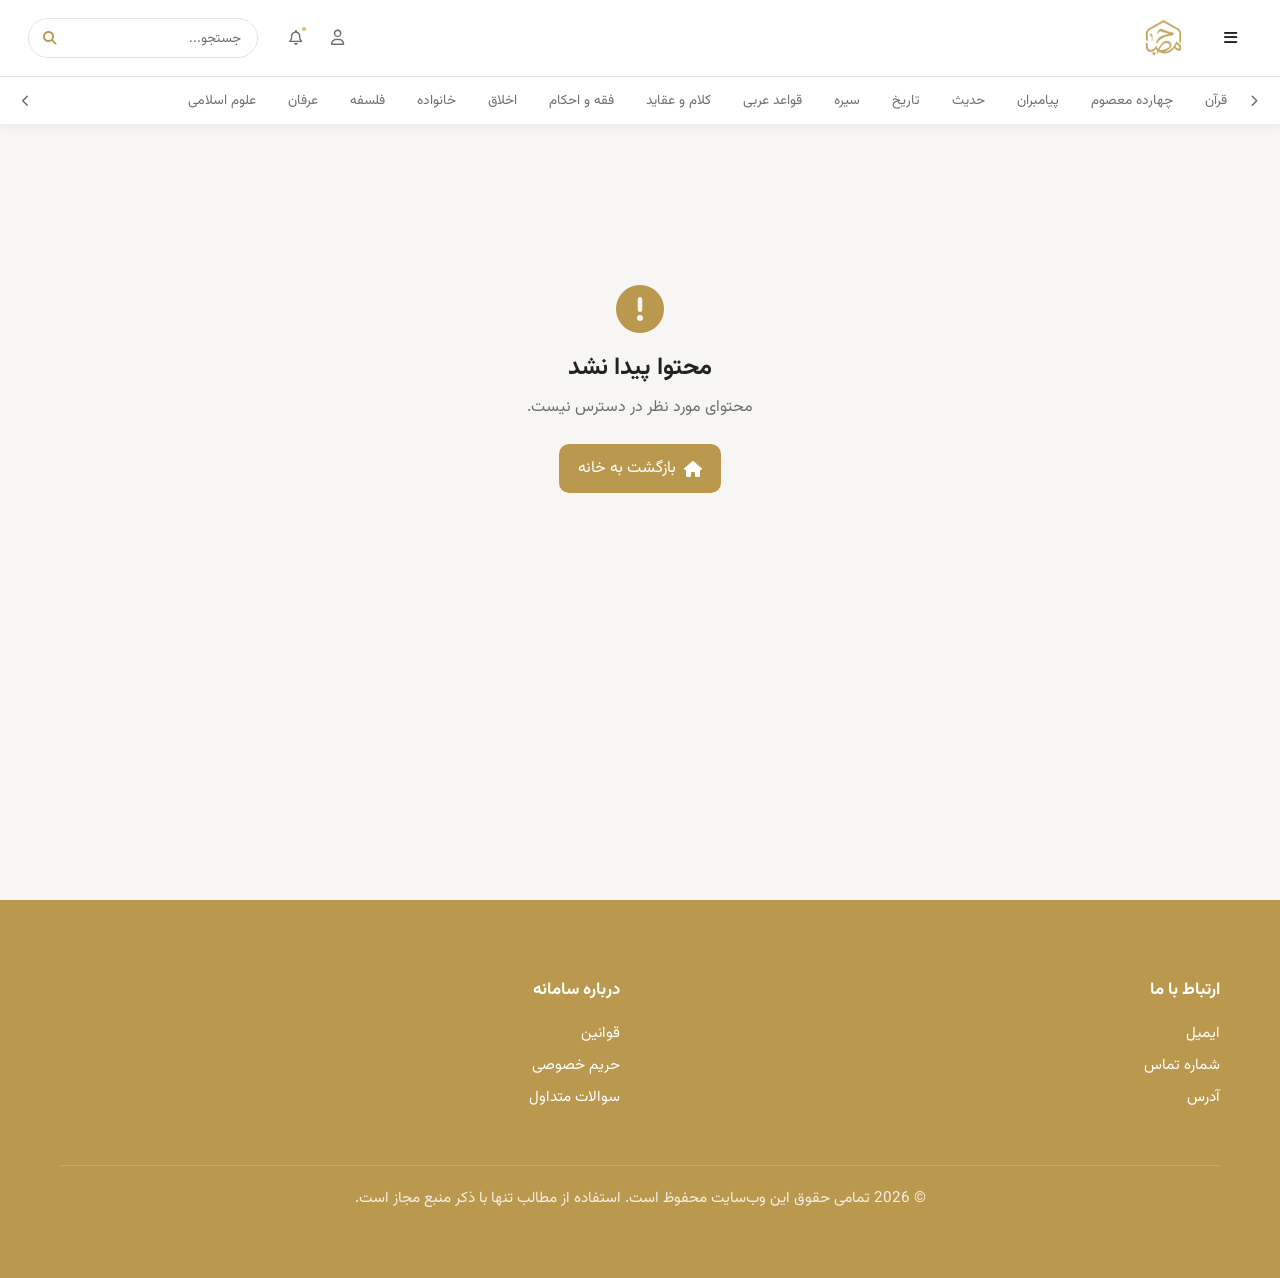
==== content.html @ cec8cdcb "Add content page" ====
<!DOCTYPE html>
<html lang="fa" dir="rtl">

<head>

    <meta charset="UTF-8">

    <meta
        name="viewport"
        content="width=device-width, initial-scale=1.0"
    >

    <title>محتوا | سامانه مصباح</title>

    <!-- Global -->
    <link rel="stylesheet" href="css/global.css">

    <!-- Content Page -->
    <link rel="stylesheet" href="css/content.css">

    <!-- Font Awesome -->
    <link
        rel="stylesheet"
        href="https://cdnjs.cloudflare.com/ajax/libs/font-awesome/6.5.2/css/all.min.css"
    >

</head>


<body>


    <!-- ================= HEADER ================= -->

    <div id="header"></div>



    <!-- ================= CONTENT PAGE ================= -->

    <main class="page">


        <!-- Loading -->

        <!-- <div
            id="content-loading"
            class="content-loading"
        >
            <i class="fa-solid fa-spinner fa-spin"></i>

            <span>
                در حال بارگذاری محتوا...
            </span>
        </div> -->



        <!-- Error -->

        <div
            id="content-error"
            class="content-error"
            hidden
        >

            <i class="fa-solid fa-circle-exclamation"></i>

            <h2>
                محتوا پیدا نشد
            </h2>

            <p>
                محتوای مورد نظر در دسترس نیست.
            </p>

            <a
                href="index.html"
                class="content-home-button"
            >
                <i class="fa-solid fa-house"></i>
                بازگشت به خانه
            </a>

        </div>



        <!-- ================= CONTENT ================= -->

        <article
            id="content-container"
            class="content-container"
            hidden
        >


            <!-- Header -->

            <header class="content-header">


                <!-- <div
                    id="content-type"
                    class="content-type"
                >
                </div> -->


                <h1
                    id="content-title"
                    class="content-title"
                >
                </h1>


                <div
                    id="content-speaker"
                    class="content-speaker"
                    hidden
                >

                    <i class="fa-solid fa-microphone-lines"></i>

                    <span id="speaker-name"></span>

                </div>


                <!-- Actions -->

                <div class="content-actions">


                    <button
                        type="button"
                        id="download-button"
                        class="content-action"
                        title="دانلود"
                    >

                        <i class="fa-solid fa-download"></i>

                        <span>
                            دانلود
                        </span>

                    </button>


                    <button
                        type="button"
                        id="share-button"
                        class="content-action"
                        title="اشتراک‌گذاری"
                    >

                        <i class="fa-solid fa-share-nodes"></i>

                        <span>
                            اشتراک‌گذاری
                        </span>

                    </button>


                    <button
                        type="button"
                        id="copy-link-button"
                        class="content-action"
                        title="کپی لینک"
                    >

                        <i class="fa-solid fa-link"></i>

                        <span>
                            کپی لینک
                        </span>

                    </button>


                </div>

            </header>



            <!-- ================= TEXT ================= -->

            <section
                id="text-section"
                class="content-section content-text-section"
                hidden
            >

                <div class="section-heading">

                    <span class="section-icon">
                        <i class="fa-solid fa-align-right"></i>
                    </span>

                    <h2>
                        متن
                    </h2>

                </div>


                <div
                    id="content-text"
                    class="content-text"
                >
                </div>

            </section>



            <!-- ================= AUDIO ================= -->

            <section
                id="audio-section"
                class="content-section"
                hidden
            >

                <div class="section-heading">

                    <span class="section-icon">
                        <i class="fa-solid fa-headphones"></i>
                    </span>

                    <h2>
                        صوت
                    </h2>

                </div>


                <div class="audio-player-card">

                    <audio
                        id="content-audio"
                        controls
                    >
                    </audio>

                </div>

            </section>



            <!-- ================= VIDEO ================= -->

            <section
                id="video-section"
                class="content-section"
                hidden
            >

                <div class="section-heading">

                    <span class="section-icon">
                        <i class="fa-solid fa-circle-play"></i>
                    </span>

                    <h2>
                        ویدیو
                    </h2>

                </div>


                <div class="video-wrapper">

                    <video
                        id="content-video"
                        controls
                        preload="metadata"
                    >
                    </video>

                </div>

            </section>



            <!-- ================= TRANSCRIPT ================= -->

            <section
                id="transcript-section"
                class="content-section"
                hidden
            >

                <div class="section-heading">

                    <span class="section-icon">
                        <i class="fa-solid fa-file-lines"></i>
                    </span>

                    <h2>
                        متن پیاده‌شده
                    </h2>

                </div>


                <div
                    id="content-transcript"
                    class="content-transcript"
                >
                </div>

            </section>



            <!-- ================= SOURCES ================= -->

            <section
                id="sources-section"
                class="content-section"
                hidden
            >

                <div class="section-heading">

                    <span class="section-icon">
                        <i class="fa-solid fa-book"></i>
                    </span>

                    <h2>
                        منابع
                    </h2>

                </div>


                <div
                    id="content-sources"
                    class="sources-list"
                >
                </div>

            </section>


        </article>


    </main>



    <!-- ================= FOOTER ================= -->

    <div id="footer"></div>



    <!-- ================= JS ================= -->

    <script src="js/global.js"></script>

    <script src="js/content.js"></script>


</body>

</html>
---- css/global.css ----
/* ===========================
   Google Font
=========================== */

@import url('https://fonts.googleapis.com/css2?family=Vazirmatn:wght@300;400;500;600;700&display=swap');
/* =========================================================
   ROOT VARIABLES
========================================================= */

:root {

    /* Colors */
    
    --primary: #ba994e;
    --primary-light: #D8BD7A;
    --primary-soft: #f3eddd;
    --primary-dark: #9B7B38;


    --background: #f7f6f4;
    /* --background: #120b00; */
    --surface: #ffffff;

    --text: #202420;
    /* --text: #fdfdfd; */
    --text-light: #6b716b;

    --border: #e2e6e2;

    /* Navbar */
    --navbar-height: 76px;
    --category-height: 48px;
    --mobile-navbar-height: 64px;
    --mobile-category-height: 46px;
    /* Radius */
    --radius-sm: 6px;
    --radius-md: 10px;
    --radius-lg: 20px;

    /* Font */
    --font-family: "Vazirmatn", Tahoma, sans-serif;

    /* Font sizes */
    --fs-xs: 0.75rem;
    --fs-sm: 0.85rem;
    --fs-md: 0.95rem;
    --fs-lg: 1.05rem;

    /* Shadows */
    --shadow-navbar:
        0 2px 12px rgba(0, 0, 0, 0.06);

    --shadow-menu:
        0 12px 35px rgba(0, 0, 0, 0.12);

    /* Transition */
    --transition: 0.2s ease;
}


/* =========================================================
   GLOBAL
========================================================= */

* {
    box-sizing: border-box;
}

body {
    margin: 0;
    font-family: var(--font-family);
    color: var(--text);
    background: var(--background);
}


/* =========================================================
   HEADER
========================================================= */

.site-header {
    width: 100%;
    background: var(--surface);
    box-shadow: var(--shadow-navbar);
    position: fixed;
    top: 0;
    right: 0;
    width: 100%;
    z-index: 1000;
}


/* =========================================================
   MAIN NAVBAR
========================================================= */

.navbar {

    height: var(--navbar-height);

    width: 100%;

    display: flex;
    align-items: center;

    padding: 0 28px;

    direction: rtl;
}


/* =========================================================
   NAV RIGHT
========================================================= */

.nav-right {

    display: flex;
    align-items: center;

    gap: 24px;

    flex-shrink: 0;
}


/* =========================================================
   CENTER
========================================================= */

.nav-center {

    flex: 1;
    min-width: 40px;
}


/* =========================================================
   NAV LEFT
========================================================= */

.nav-left {

    display: flex;
    align-items: center;

    gap: 18px;

    flex-shrink: 0;
}


/* =========================================================
   MENU
========================================================= */

.menu-wrapper {
    position: relative;
}

.menu-toggle {

    height: 42px;

    display: flex;
    align-items: center;
    gap: 9px;

    padding: 0 14px;

    border: 1px solid transparent;

    background: transparent;

    color: var(--text);

    font-family: inherit;
    font-size: var(--fs-md);

    cursor: pointer;

    border-radius: var(--radius-md);

    transition: var(--transition);
    position: relative;
    z-index: 2100;
}

.menu-toggle:hover {
    background: var(--primary-soft);
    color: var(--primary);
}

.menu-wrapper.menu-open .menu-toggle {

    color: var(--primary);

    background: var(--primary-soft);
}


.menu-wrapper.menu-open .menu-toggle i {

    transform: rotate(90deg);

}

.menu-toggle i {
    font-size: var(--fs-md);
    transition:var(--transition);
}
/* =========================================================
   SIDE MENU
========================================================= */

.mega-menu {

    position: fixed;

    top: 0;
    right: 0;

    width: 340px;
    height: 100vh;

    padding: 80px 0 30px;

    background: var(--surface);

    border: none;
    border-radius: 0;

    box-shadow:
        0 0 90px 100px rgba(0, 0, 0, 0.06);

    overflow-y: auto;

    z-index: 2000;

    /* حالت بسته */
    transform: translateX(100%);

    opacity: 1;
    visibility: hidden;

    transition:
        transform 0.3s ease,
        visibility 0.3s ease;
}

.menu-wrapper.menu-open .mega-menu {

    transform: translateX(0);

    visibility: visible;
}

/* =========================================================
   MENU SECTIONS
========================================================= */

.menu-section {

    padding: 8px 0;

    border: none;
}

.menu-section + .menu-section {

    border-top: 1px solid var(--border);

}


/* =========================================================
   MENU LINKS
========================================================= */

.menu-section a {

    display: flex;
    align-items: center;

    gap: 13px;

    padding: 11px 24px;

    color: var(--text);

    text-decoration: none;

    font-size: var(--fs-md);

    transition: var(--transition);
}

.menu-section a i {
    width: 20px;

    text-align: center;

    color: var(--primary);

    font-size: var(--fs-sm);

    flex-shrink: 0;
}

.menu-section a:hover {

    background: var(--primary-soft);

    color: var(--primary);
}

/* =========================================================
   LOGO
========================================================= */

.logo {

    display: flex;
    align-items: center;

    gap: 9px;

    color: var(--primary);

    text-decoration: none;

    white-space: nowrap;
}

.logo img {

    width: 43px;
    height: 43px;

    object-fit: contain;
}


/* =========================================================
   NAV ICONS
========================================================= */

.nav-actions {

    display: flex;
    align-items: center;

    gap: 4px;
}

.nav-icon {

    position: relative;

    width: 38px;
    height: 38px;

    display: flex;
    align-items: center;
    justify-content: center;

    border: none;

    background: transparent;

    color: var(--text-light);

    border-radius: 50%;

    font-size: var(--fs-md);

    cursor: pointer;

    transition: var(--transition);
}

.nav-icon:hover {

    background: var(--primary-soft);

    color: var(--primary);
}

.notification-dot {

    position: absolute;

    top: 7px;
    right: 7px;

    width: 6px;
    height: 6px;

    background: var(--primary-light);

    border-radius: 50%;

    border: 1px solid var(--surface);
}

/* =========================================================
   SEARCH
========================================================= */

.nav-search {

    width: 230px;
    height: 40px;

    display: flex;
    align-items: center;

    border: 1px solid var(--border);

    border-radius: 20px;

    background: var(--surface);

    overflow: hidden;

    transition: var(--transition);
}

.nav-search:focus-within {

    border-color: var(--primary);

    background: var(--surface);

    box-shadow:
        0 0 2px 1px var(--primary-dark);
}

.nav-search input {

    flex: 1;

    width: 100%;

    height: 100%;

    padding: 0 16px;

    border: none;

    outline: none;

    background: transparent;

    color: var(--text);

    font-family: inherit;

    font-size: var(--fs-sm);
}

.nav-search input::placeholder {
    color: var(--text-light);
}

.nav-search button {
    width: 42px;
    height: 100%;

    border: none;

    background: transparent;

    color: var(--primary);

    cursor: pointer;

    font-size: var(--fs-sm);
}
/* =====================================
   DROPDOWN
===================================== */

.nav-dropdown {
    position: fixed;

    z-index: 20000;

    width: 270px;

    background: var(--surface);

    border: 1px solid var(--border);
    border-radius: 14px;

    box-shadow: 0 12px 35px rgba(0, 0, 0, 0.12);

    overflow: visible;

    direction: rtl;

    opacity: 0;
    visibility: hidden;
    pointer-events: none;

    transform: translateY(-8px);

    transition:
        opacity 0.2s ease,
        transform 0.2s ease,
        visibility 0.2s ease;
}

.nav-dropdown.show {
    opacity: 1;
    visibility: visible;
    pointer-events: auto;

    transform: translateY(0);
}

/* =====================================
   HEADER
===================================== */

.dropdown-header {
    display: flex;
    align-items: center;
    justify-content: space-between;

    padding: 14px 16px;

    font-size: var(--fs-sm);
    font-weight: 600;

    border-bottom: 1px solid var(--border);
}

.dropdown-count {
    width: 22px;
    height: 22px;

    display: flex;
    align-items: center;
    justify-content: center;

    border-radius: 50%;

    background: var(--primary);
    color: var(--surface);

    font-size: 11px;
}

/* =====================================
   ITEMS
===================================== */

.dropdown-item {
    display: flex;
    align-items: flex-start;
    gap: 11px;

    padding: 13px 15px;

    border-bottom: 1px solid var(--border);

    transition: background 0.2s ease;
}

.dropdown-item:hover {
    background: var(--background);
}

.dropdown-item > i {
    width: 34px;
    height: 34px;

    flex-shrink: 0;

    display: flex;
    align-items: center;
    justify-content: center;

    border-radius: 50%;

    background: var(--background);
    color: var(--primary);
}

.dropdown-item strong {
    display: block;

    margin-bottom: 3px;

    font-size: var(--fs-sm);
}

.dropdown-item p {
    margin: 0;

    color: var(--gray);

    font-size: var(--fs-xs);

    line-height: 1.6;
}

/* =====================================
   FOOTER
===================================== */

.dropdown-footer {
    display: block;

    padding: 12px;

    text-align: center;

    color: var(--primary);

    font-size: var(--fs-xs);
    font-weight: 600;

    text-decoration: none;

    transition: background 0.2s ease;
}

.dropdown-footer:hover {
    background: var(--background);
}

/* =====================================
   USER
===================================== */

.user-dropdown-profile {
    display: flex;
    align-items: center;
    gap: 11px;

    padding: 16px;
}

.user-avatar {
    width: 42px;
    height: 42px;

    flex-shrink: 0;

    display: flex;
    align-items: center;
    justify-content: center;

    border-radius: 50%;

    background: var(--primary);
    color: var(--surface);
}

.user-dropdown-profile strong {
    display: block;

    font-size: var(--fs-sm);
}

.user-dropdown-profile span {
    display: block;

    margin-top: 3px;

    color: var(--gray);
    font-size: var(--fs-xs);
}

/* =====================================
   LINKS
===================================== */

.dropdown-link {
    display: flex;
    align-items: center;
    gap: 10px;

    padding: 11px 16px;

    color: var(--text);

    font-size: var(--fs-sm);

    text-decoration: none;

    transition: background 0.2s ease;
}

.dropdown-link:hover {
    background: var(--background);
}

.dropdown-link i {
    width: 18px;

    text-align: center;

    color: var(--gray);
}

.logout-link,
.logout-link i {
    color: #b33;
}

/* =====================================
   DIVIDER
===================================== */

.dropdown-divider {
    height: 1px;

    background: var(--border);
}

/* =========================================================
   LANGUAGE MENU
========================================================= */

.language-link {
    position: relative;
}

.language-link::after {
    content: "";

    position: absolute;

    top: 0;
    right: 100%;

    width: 15px;
    height: 100%;
}

.language-menu {
    position: absolute;

    top: 50%;
    right: calc(100% + 15px);

    width: 150px;

    padding: 6px;

    background: var(--surface);

    border: 1px solid var(--border);

    border-radius: 10px;

    box-shadow:
        0 8px 25px rgba(0, 0, 0, 0.12);

    opacity: 0;
    visibility: hidden;
    pointer-events: none;

    transform:
        translateY(-50%)
        translateX(8px);

    z-index: 30000;

    transition:
        opacity 0.2s ease,
        transform 0.2s ease,
        visibility 0.2s ease;
}

.language-link:hover .language-menu {
    opacity: 1;

    visibility: visible;

    pointer-events: auto;

    transform:
        translateY(-50%)
        translateX(0);
}

.language-link.language-open .language-menu {
    opacity: 1;

    visibility: visible;

    pointer-events: auto;

    transform:
        translateY(-50%)
        translateX(0);
}

/* =================================
   LANGUAGE OPTIONS
================================= */

.language-option {
    display: flex;

    align-items: center;
    justify-content: space-between;

    padding: 10px 12px;

    border-radius: 7px;

    color: var(--text);

    font-size: var(--fs-sm);

    cursor: pointer;

    transition:
        background 0.2s ease,
        color 0.2s ease;
}

.language-option:hover {
    background: var(--background);

    color: var(--primary);
}

.language-option.active {
    background: var(--primary-soft);

    color: var(--primary);

    font-weight: 600;
}

.language-option i {
    width: auto;

    color: var(--primary);

    font-size: 0.75rem;
}
/* =================================
   LANGUAGE ARROW
================================= */

.language-arrow {
    width: auto !important;

    margin-right: auto;

    color: var(--gray) !important;

    font-size: 0.7rem !important;

    transition: transform 0.2s ease;
}

/* =========================================================
   CATEGORY BAR
========================================================= */

.category-bar {

    height: var(--category-height);

    display: flex;
    align-items: center;

    width: 100%;

    padding: 0 12px;

    border-top: 1px solid var(--border);

    background: var(--surface);

    direction: rtl;
}

/* =========================================================
   CATEGORY CONTAINER
========================================================= */

.categories-container {

    flex: 1;

    min-width: 0;

    overflow: hidden;
}

.categories {

    display: flex;
    align-items: center;

    gap: 6px;

    width: max-content;

    white-space: nowrap;

    transition:
        transform 0.3s ease;
}

.categories a {

    display: flex;
    align-items: center;

    height: 32px;

    padding: 0 13px;

    color: var(--text-light);

    text-decoration: none;

    font-size: var(--fs-sm);

    border-radius: 16px;

    transition: var(--transition);
}

.categories a:hover {

    background: var(--primary-soft);

    color: var(--primary);
}

/* =========================================================
   CATEGORY ARROWS
========================================================= */

.category-arrow {

    width: 28px;
    height: 28px;

    flex-shrink: 0;

    display: flex;
    align-items: center;
    justify-content: center;

    border: none;

    background: var(--surface);

    color: var(--text-light);

    border-radius: 50%;

    cursor: pointer;

    transition: var(--transition);

    z-index: 2;
}

.category-arrow:disabled {

    opacity: 0.25;

    cursor: default;

    pointer-events: none;
}

.category-arrow:hover {

    background: var(--primary-soft);

    color: var(--primary);
}

.category-arrow i {
    font-size: var(--fs-xs);
}

/* =========================================================
   MOBILE NAVBAR
========================================================= */

@media (max-width: 768px) {

    /* -------------------------
       MAIN NAVBAR
    ------------------------- */

    .navbar {
        height: var(--mobile-navbar-height);
        padding: 8px 12px;

        gap: 10px;

        flex-wrap: nowrap;

    }


    /* -------------------------
       RIGHT SIDE
    ------------------------- */

    .nav-right {

        gap: 8px;

        flex-shrink: 0;
    }


    /* -------------------------
       LOGO
    ------------------------- */

    .logo {

        gap: 5px;
    }

    .logo img {

        width: 36px;
        height: 36px;
    }

    .logo span {

        display: none;
    }


    /* -------------------------
       MENU
    ------------------------- */

    .menu-toggle {

        width: 40px;
        height: 40px;

        padding: 0;

        justify-content: center;
    }

    .menu-toggle span {

        display: none;
    }

    .menu-toggle i {
        font-size: var(--fs-md);
    }


    /* -------------------------
       CENTER
    ------------------------- */

    .nav-center {

        flex: 1;

        min-width: 0;
    }


    /* -------------------------
       LEFT SIDE
    ------------------------- */

    .nav-left {

        gap: 4px;

        flex-shrink: 1;

        min-width: 0;
    }


    /* -------------------------
       LANGUAGE
    ------------------------- */

    .language-select {
        width: 62px;

        height: 36px;

        padding: 0 5px;

        font-size: var(--fs-xs);
    }


    /* -------------------------
       ICONS
    ------------------------- */

    .nav-actions {

        gap: 0;
    }

    .nav-icon {
        width: 34px;
        height: 34px;

        font-size: var(--fs-sm);
    }


    /* -------------------------
       SEARCH
    ------------------------- */

    .nav-search {

        width: 150px;

        height: 36px;
    }

    .nav-search input {
        padding: 0 10px;

        font-size: var(--fs-xs);
    }

    .nav-search button {

        width: 36px;
    }
    .mega-menu {

        width: min(300px, 85vw);

    }

    /* -------------------------
       CATEGORY BAR
    ------------------------- */

    .category-bar {
        height: var(--mobile-category-height);
        padding: 0 6px;
    }


    .category-arrow {

        width: 26px;
        height: 26px;
    }


    .categories {

        gap: 3px;
    }


    .categories a {
        height: 30px;

        padding: 0 10px;

        font-size: var(--fs-xs);
    }
    
}

/*======================================
    FOOTER
=======================================*/

.footer {
    background: var(--primary);
    color: var(--surface);

    display: grid;

    grid-template-columns: repeat(2, 1fr);

    gap: 40px;

    padding: 60px;
}

.footer h3 {
    margin-bottom: 18px;

    font-size: var(--fs-lg);
}

.footer p {
    margin: 8px 0;

    cursor: pointer;

    font-size: var(--fs-md);
}

.copyright {
    grid-column: 1 / -1;

    text-align: center;

    margin-top: 20px;

    padding-top: 20px;

    border-top: 1px solid rgba(255, 255, 255, .2);

    cursor: default !important;

    font-size: var(--fs-sm);

    opacity: .85;
}

/* =========================================================
   BACK BUTTON
========================================================= */

.back-button {
    display: flex;
    align-items: center;
    gap: 0.5rem;

    position: absolute;
    right: 0;
    padding: 0.65rem 1rem;

    background: var(--surface);
    color: var(--primary-dark);

    border: 1px solid var(--border);
    border-radius: var(--radius-md);

    font-family: inherit;
    font-size: 0.9rem;
    text-decoration: none;

    cursor: pointer;

    transition:
        background 0.2s ease,
        color 0.2s ease,
        border-color 0.2s ease,
        transform 0.2s ease;
}

.back-button:hover {
    background: var(--primary-soft);
    color: var(--primary-dark);

    border-color: var(--primary-light);

    transform: translateX(3px);
}

@media (max-width: 768px) {

    .back-button {
        width: 38px;
        height: 38px;

        padding: 0;

        justify-content: center;

        gap: 0;

        font-size: 0;
    }

    .back-button i {
        font-size: 1rem;
    }

}

/* =========================================================
   PAGE
========================================================= */

.page {
    width: 100%;
    max-width: 1400px;
    margin: 0 auto;
    min-height: calc(
        100vh -
        var(--navbar-height) -
        var(--category-height)
    );

    margin-top:
        calc(
            var(--navbar-height) +
            var(--category-height)
        );

    padding: 2.5rem 3rem 4rem;

    background: var(--background);

    font-family: var(--font-family);

    color: var(--text);

    box-sizing: border-box;
}


/* =========================================================
   PAGE HEADER
========================================================= */

.page-header {

    width: 100%;

    display: flex;

    align-items: center;

    justify-content: center;

    padding-bottom: 1.25rem;
    position: relative;
}

.page-header h1 {

    margin: 0;

    color: var(--primary);

    font-family: var(--font-family);

    font-size: 1.5rem;

    font-weight: 700;

    line-height: 1.8;

    text-align: center;
}
@media (max-width: 700px) {

    .page {
        margin-top: calc(
            var(--mobile-navbar-height) +
            var(--mobile-category-height)
        );
        padding:
            1.5rem
            2rem
            2.5rem;
    }


    .page-header {

        margin-bottom: 1.25rem;

        padding-bottom: 0.75rem;
    }

}
---- css/content.css ----
/* =========================================================
   CONTENT CONTAINER
========================================================= */

.content-container {
    width: 100%;
    max-width: 1050px;

    background: var(--surface);

    border: 1px solid var(--border);

    border-radius: var(--radius-lg);

    box-shadow:
        0 5px 22px rgba(0, 0, 0, 0.025);
    margin: 0 auto;
}



/* =========================================================
   CONTENT HEADER
========================================================= */

.content-header {
    position: relative;

    padding: 2.5rem;

    margin-bottom: 2rem;
/* 
    background: var(--surface);

    border: 1px solid var(--border);

    border-radius: var(--radius-lg); */

    text-align: center;

    /* box-shadow:
        0 8px 30px rgba(0, 0, 0, 0.04); */
}



/* =========================================================
   CONTENT TYPE
========================================================= */
/* 
.content-type {
    display: inline-flex;

    align-items: center;
    justify-content: center;

    padding: 0.45rem 1rem;

    margin-bottom: 1.25rem;

    border-radius: 999px;

    background: var(--primary-soft);

    color: var(--primary-dark);

    font-size: 0.85rem;

    font-weight: 700;
} */



/* =========================================================
   TITLE
========================================================= */

.content-title {
    max-width: 850px;

    margin: 0 auto;

    color: var(--text);

    font-family: var(--font-family);

    font-size: clamp(1.7rem, 3vw, 2.5rem);

    font-weight: 800;

    line-height: 1.7;
}



/* =========================================================
   SPEAKER
========================================================= */

.content-speaker {
    display: flex;

    align-items: center;
    justify-content: center;

    gap: 0.5rem;

    margin-top: 1rem;

    color: var(--text-light);

    font-size: 1.1rem;
}

.content-speaker i {
    color: var(--primary);
}



/* =========================================================
   ACTIONS
========================================================= */

.content-actions {
    display: flex;

    justify-content: center;

    flex-wrap: wrap;

    gap: 0.7rem;

    margin-top: 1.75rem;

    padding-top: 1.5rem;

    border-top: 1px solid var(--border);
}


.content-action {
    display: inline-flex;

    align-items: center;
    justify-content: center;

    gap: 0.45rem;

    min-width: 120px;

    padding: 0.7rem 1rem;

    border: 1px solid var(--border);

    border-radius: 10px;

    background: var(--surface);

    color: var(--text-light);

    font-family: inherit;

    font-size: 0.88rem;

    cursor: pointer;

    transition:
        color 0.2s ease,
        background 0.2s ease,
        border-color 0.2s ease,
        transform 0.2s ease;
}


.content-action:hover {
    color: var(--primary-dark);

    border-color: var(--primary-light);

    background: var(--primary-soft);

    transform: translateY(-2px);
}


.content-action i {
    color: var(--primary);
}



/* =========================================================
   CONTENT SECTIONS
========================================================= */

.content-section {
    margin-bottom: 1.75rem;

    padding: 2rem;

    /* background: var(--surface);

    border: 1px solid var(--border);

    border-radius: var(--radius-lg);

    box-shadow:
        0 5px 22px rgba(0, 0, 0, 0.025); */
}



/* =========================================================
   SECTION HEADING
========================================================= */

.section-heading {
    display: flex;

    align-items: center;

    gap: 0.75rem;

    margin-bottom: 1.5rem;
}


.section-heading h2 {
    margin: 0;

    color: var(--text);

    font-size: 1.25rem;

    font-weight: 750;
}


.section-icon {
    display: flex;

    align-items: center;
    justify-content: center;

    width: 38px;
    height: 38px;

    flex-shrink: 0;

    border-radius: 10px;

    background: var(--primary-soft);

    color: var(--primary-dark);
}



/* =========================================================
   TEXT
========================================================= */

.content-text {
    color: var(--text);

    font-size: 1.05rem;

    line-height: 2.3;

    white-space: pre-line;
}



/* =========================================================
   AUDIO
========================================================= */

.audio-player-card {
    padding: 1rem;

    border-radius: 14px;

    background: var(--background);
}


.audio-player-card audio {
    display: block;

    width: 100%;

    height: 45px;
}



/* =========================================================
   VIDEO
========================================================= */

.video-wrapper {
    overflow: hidden;

    width: 100%;

    background: #000;

    border-radius: 14px;

    aspect-ratio: 16 / 9;
}


.video-wrapper video {
    display: block;

    width: 100%;
    height: 100%;

    object-fit: contain;
}



/* =========================================================
   TRANSCRIPT
========================================================= */

.content-transcript {
    padding: 1.5rem;

    border-radius: 14px;

    background: var(--background);

    color: var(--text);

    font-size: 1rem;

    line-height: 2.2;

    white-space: pre-line;
}



/* =========================================================
   SOURCES
========================================================= */

.sources-list {
    display: flex;

    flex-direction: column;

    gap: 0.75rem;
}


.source-item {
    display: flex;

    align-items: flex-start;

    gap: 0.85rem;

    padding: 1rem 1.1rem;

    border: 1px solid var(--border);

    border-radius: 12px;

    background: var(--background);
}


.source-number {
    display: flex;

    align-items: center;
    justify-content: center;

    width: 30px;
    height: 30px;

    flex-shrink: 0;

    border-radius: 50%;

    background: var(--primary-soft);

    color: var(--primary-dark);

    font-size: 0.8rem;

    font-weight: 700;
}


.source-content {
    min-width: 0;
}


.source-title {
    margin-bottom: 0.25rem;

    color: var(--text);

    font-weight: 700;
}


.source-details {
    color: var(--text-light);

    font-size: 0.9rem;

    line-height: 1.8;
}



/* =========================================================
   LOADING
========================================================= */

/* .content-loading {
    display: flex;

    align-items: center;
    justify-content: center;

    gap: 0.7rem;

    min-height: 300px;

    color: var(--text-light);
}


.content-loading i {
    color: var(--primary);

    font-size: 1.3rem;
}
 */


/* =========================================================
   ERROR
========================================================= */

.content-error {
    display: flex;

    flex-direction: column;

    align-items: center;

    justify-content: center;

    min-height: 450px;

    text-align: center;
}


.content-error > i {
    margin-bottom: 1rem;

    color: var(--primary);

    font-size: 3rem;
}


.content-error h2 {
    margin: 0 0 0.5rem;

    color: var(--text);
}


.content-error p {
    margin: 0 0 1.5rem;

    color: var(--text-light);
}


.content-home-button {
    display: inline-flex;

    align-items: center;

    gap: 0.5rem;

    padding: 0.75rem 1.2rem;

    border-radius: 10px;

    background: var(--primary);

    color: #fff;

    text-decoration: none;

    transition: 0.2s ease;
}


.content-home-button:hover {
    background: var(--primary-dark);
}



/* =========================================================
   MOBILE
========================================================= */

@media (max-width: 768px) {



    .content-header {
        padding: 1.5rem 1rem;
    }


    .content-title {
        font-size: 1.5rem;

        line-height: 1.8;
    }


    .content-actions {
        gap: 0.5rem;
    }


    .content-action {
        min-width: 0;

        flex: 1;

        padding: 0.65rem 0.6rem;
    }


    .content-action span {
        display: none;
    }


    .content-action i {
        font-size: 1rem;
    }


    .content-section {
        padding: 1.25rem;

        border-radius: 16px;
    }


    .content-text {
        font-size: 0.98rem;

        line-height: 2.15;
    }


    .content-transcript {
        padding: 1rem;

        line-height: 2.1;
    }

}



/* =========================================================
   SMALL MOBILE
========================================================= */

@media (max-width: 400px) {

    .content-action {
        width: 42px;
        height: 42px;

        flex: 0 0 42px;

        padding: 0;
    }

}
[hidden] {
    display: none !important;
}
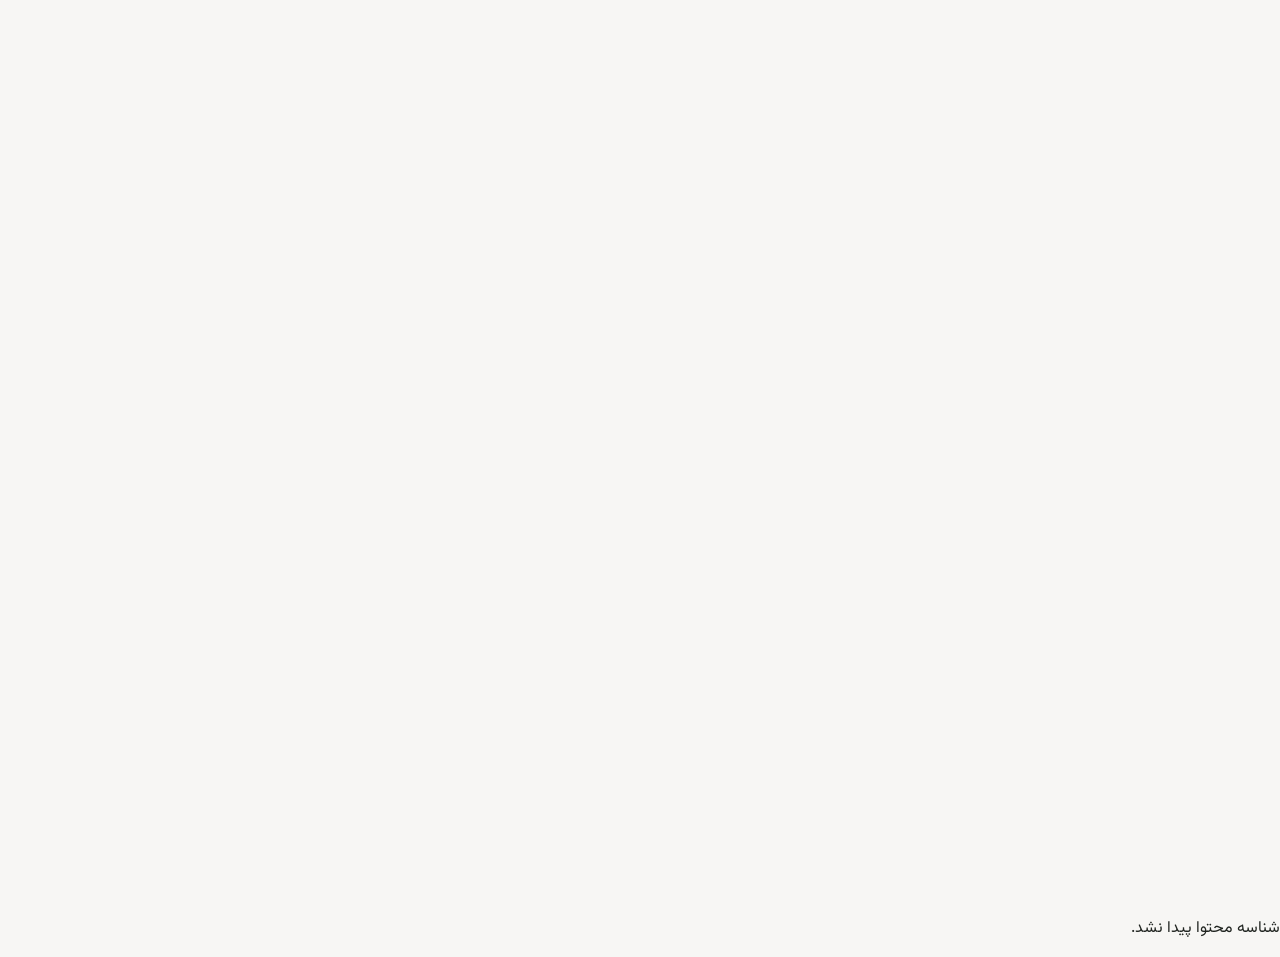
==== commit 69ea9fe7: "Change content style" ====
--- a/content.html
+++ b/content.html
@@ -4,371 +4,496 @@
 <head>
 
     <meta charset="UTF-8">
-
-    <meta
-        name="viewport"
-        content="width=device-width, initial-scale=1.0"
-    >
+    <meta name="viewport" content="width=device-width, initial-scale=1.0">
 
     <title>محتوا | سامانه مصباح</title>
 
-    <!-- Global -->
     <link rel="stylesheet" href="css/global.css">
-
-    <!-- Content Page -->
     <link rel="stylesheet" href="css/content.css">
 
-    <!-- Font Awesome -->
-    <link
-        rel="stylesheet"
-        href="https://cdnjs.cloudflare.com/ajax/libs/font-awesome/6.5.2/css/all.min.css"
-    >
+    <link rel="stylesheet"
+          href="https://cdnjs.cloudflare.com/ajax/libs/font-awesome/6.5.2/css/all.min.css">
 
 </head>
 
 
 <body>
 
-
     <!-- ================= HEADER ================= -->
 
     <div id="header"></div>
 
 
-
-    <!-- ================= CONTENT PAGE ================= -->
+    <!-- ================= CONTENT ================= -->
 
     <main class="page">
 
 
-        <!-- Loading -->
-
-        <!-- <div
-            id="content-loading"
-            class="content-loading"
-        >
-            <i class="fa-solid fa-spinner fa-spin"></i>
-
-            <span>
-                در حال بارگذاری محتوا...
-            </span>
-        </div> -->
-
-
-
-        <!-- Error -->
-
-        <div
-            id="content-error"
-            class="content-error"
-            hidden
-        >
-
-            <i class="fa-solid fa-circle-exclamation"></i>
-
-            <h2>
-                محتوا پیدا نشد
-            </h2>
-
-            <p>
-                محتوای مورد نظر در دسترس نیست.
-            </p>
-
-            <a
-                href="index.html"
-                class="content-home-button"
-            >
-                <i class="fa-solid fa-house"></i>
-                بازگشت به خانه
-            </a>
-
-        </div>
-
-
-
-        <!-- ================= CONTENT ================= -->
-
-        <article
-            id="content-container"
-            class="content-container"
-            hidden
-        >
-
-
-            <!-- Header -->
-
-            <header class="content-header">
-
-
-                <!-- <div
-                    id="content-type"
-                    class="content-type"
-                >
-                </div> -->
-
-
-                <h1
-                    id="content-title"
-                    class="content-title"
-                >
-                </h1>
-
-
-                <div
-                    id="content-speaker"
-                    class="content-speaker"
-                    hidden
-                >
-
-                    <i class="fa-solid fa-microphone-lines"></i>
-
-                    <span id="speaker-name"></span>
-
+        <!-- BACK -->
+<!-- 
+        <a href="index.html" class="content-back">
+
+            <i class="fa-solid fa-arrow-right"></i>
+
+            <span>بازگشت</span>
+
+        </a> -->
+
+
+
+        <!-- =====================================================
+             VIDEO CONTENT
+        ====================================================== -->
+
+        <section id="video-layout"
+                 class="content-main video-layout">
+
+
+            <!-- VIDEO -->
+
+            <div class="video-box">
+
+                <video id="content-video"
+                       controls
+                       playsinline>
+
+                    <source id="video-source"
+                            src=""
+                            type="video/mp4">
+
+                    مرورگر شما از پخش ویدیو پشتیبانی نمی‌کند.
+
+                </video>
+
+            </div>
+
+
+
+            <!-- INFORMATION -->
+
+            <div class="video-information">
+
+
+                <!-- TITLE -->
+
+                <h1 id="video-title"></h1>
+
+
+
+                <!-- TOPIC -->
+
+                <div id="video-topic"
+                     class="content-tags">
                 </div>
 
 
-                <!-- Actions -->
+
+                <!-- SPEAKER -->
+
+                <a id="video-speaker"
+                   class="speaker-profile"
+                   href="#">
+
+                    <div id="speaker-avatar"
+                         class="speaker-avatar">
+
+                        <span id="speaker-initial"></span>
+
+                    </div>
+
+                    <span id="video-speaker-name"></span>
+
+                </a>
+
+
+
+                <!-- TRANSCRIPT -->
+
+                <section id="video-transcript-section"
+                         class="transcript-section">
+
+
+                    <div id="video-transcript"
+                         class="transcript-text collapsed">
+                    </div>
+
+
+                    <button id="video-transcript-more"
+                            class="transcript-more"
+                            type="button">
+
+                        بیشتر
+
+                        <i class="fa-solid fa-chevron-down"></i>
+
+                    </button>
+
+
+                </section>
+
+
+
+                <!-- ACTIONS -->
 
                 <div class="content-actions">
 
 
-                    <button
-                        type="button"
-                        id="download-button"
-                        class="content-action"
-                        title="دانلود"
-                    >
+                    <button type="button"
+                            class="content-action">
 
                         <i class="fa-solid fa-download"></i>
 
-                        <span>
-                            دانلود
+                        <span>دانلود</span>
+
+                    </button>
+
+
+                    <button type="button"
+                            class="content-action">
+
+                        <i class="fa-solid fa-share-nodes"></i>
+
+                        <span>اشتراک</span>
+
+                    </button>
+
+
+                    <button type="button"
+                            class="content-action save-action">
+
+                        <i class="fa-regular fa-bookmark"></i>
+
+                        <span>ذخیره</span>
+
+                    </button>
+
+
+                </div>
+
+
+                <!-- =====================================================
+                    RELATED AUDIO PLAYER
+                ====================================================== -->
+
+                <section id="video-audio-section"
+                        class="video-audio-section">
+
+                    <div class="video-audio-divider"></div>
+
+
+                    <!-- AUDIO TITLE -->
+
+                    <h2 id="video-audio-title"
+                        class="video-audio-title">
+                    </h2>
+
+
+                    <!-- AUDIO PLAYER -->
+
+                    <div class="video-audio-player">
+
+                        <audio id="video-audio">
+
+                            <source id="video-audio-source"
+                                    src=""
+                                    type="audio/mpeg">
+
+                        </audio>
+
+
+                        <div class="audio-progress">
+
+                            <span id="video-audio-current">
+                                00:00
+                            </span>
+
+
+                            <input id="video-audio-progress"
+                                type="range"
+                                min="0"
+                                max="100"
+                                value="0">
+
+
+                            <span id="video-audio-duration">
+                                00:00
+                            </span>
+
+                        </div>
+
+
+                        <div class="audio-controls">
+
+                            <button id="video-audio-prev"
+                                    type="button"
+                                    class="audio-control">
+
+                                <i class="fa-solid fa-backward-step"></i>
+
+                            </button>
+
+
+                            <button id="video-audio-play"
+                                    type="button"
+                                    class="audio-play">
+
+                                <i class="fa-solid fa-play"></i>
+
+                            </button>
+
+
+                            <button id="video-audio-next"
+                                    type="button"
+                                    class="audio-control">
+
+                                <i class="fa-solid fa-forward-step"></i>
+
+                            </button>
+
+                        </div>
+
+                    </div>
+
+
+                    <!-- AUDIO ACTIONS -->
+
+                    <div class="content-actions video-audio-actions">
+
+                        <button type="button"
+                                class="content-action">
+
+                            <i class="fa-solid fa-download"></i>
+
+                            <span>دانلود</span>
+
+                        </button>
+
+
+                        <button type="button"
+                                class="content-action">
+
+                            <i class="fa-solid fa-share-nodes"></i>
+
+                            <span>اشتراک</span>
+
+                        </button>
+
+
+                        <button type="button"
+                                class="content-action save-action">
+
+                            <i class="fa-regular fa-bookmark"></i>
+
+                            <span>ذخیره</span>
+
+                        </button>
+
+                    </div>
+
+                </section>
+
+
+            </div>
+
+        </section>
+
+
+
+        <!-- =====================================================
+             AUDIO CONTENT
+        ====================================================== -->
+
+        <section id="audio-layout"
+                 class="content-main audio-layout">
+
+
+            <!-- COVER -->
+
+            <div class="audio-cover-container">
+
+                <img id="audio-cover"
+                     class="audio-cover"
+                     src=""
+                     alt="">
+
+            </div>
+
+
+
+            <!-- INFORMATION -->
+
+            <div class="audio-information">
+
+
+                <!-- TITLE -->
+
+                <h1 id="audio-title"></h1>
+
+
+
+                <!-- SPEAKER + TOPIC -->
+
+                <div id="audio-tags"
+                     class="content-tags audio-tags">
+                </div>
+
+
+
+                <!-- AUDIO PLAYER -->
+
+                <div class="audio-player">
+
+
+                    <audio id="content-audio">
+
+                        <source id="audio-source"
+                                src=""
+                                type="audio/mpeg">
+
+                    </audio>
+
+
+                    <div class="audio-progress">
+
+
+                        <span id="audio-current">
+                            00:00
                         </span>
 
-                    </button>
-
-
-                    <button
-                        type="button"
-                        id="share-button"
-                        class="content-action"
-                        title="اشتراک‌گذاری"
-                    >
+
+                        <input id="audio-progress-bar"
+                               type="range"
+                               min="0"
+                               max="100"
+                               value="0">
+
+
+                        <span id="audio-duration">
+                            00:00
+                        </span>
+
+
+                    </div>
+
+
+
+                    <div class="audio-controls">
+
+
+                        <button id="audio-prev"
+                                type="button"
+                                class="audio-control">
+
+                            <i class="fa-solid fa-backward-step"></i>
+
+                        </button>
+
+
+
+                        <button id="audio-play"
+                                type="button"
+                                class="audio-play">
+
+                            <i class="fa-solid fa-play"></i>
+
+                        </button>
+
+
+
+                        <button id="audio-next"
+                                type="button"
+                                class="audio-control">
+
+                            <i class="fa-solid fa-forward-step"></i>
+
+                        </button>
+
+
+                    </div>
+
+
+                </div>
+
+
+
+                <!-- TRANSCRIPT -->
+
+                <section id="audio-transcript-section"
+                         class="transcript-section">
+
+
+                    <div id="audio-transcript"
+                         class="transcript-text collapsed">
+                    </div>
+
+
+                    <button id="audio-transcript-more"
+                            class="transcript-more"
+                            type="button">
+
+                        بیشتر
+
+                        <i class="fa-solid fa-chevron-down"></i>
+
+                    </button>
+
+
+                </section>
+
+
+
+                <!-- ACTIONS -->
+
+                <div class="content-actions audio-actions">
+
+
+                    <button type="button"
+                            class="content-action">
+
+                        <i class="fa-solid fa-download"></i>
+
+                        <span>دانلود</span>
+
+                    </button>
+
+
+                    <button type="button"
+                            class="content-action">
 
                         <i class="fa-solid fa-share-nodes"></i>
 
-                        <span>
-                            اشتراک‌گذاری
-                        </span>
-
-                    </button>
-
-
-                    <button
-                        type="button"
-                        id="copy-link-button"
-                        class="content-action"
-                        title="کپی لینک"
-                    >
-
-                        <i class="fa-solid fa-link"></i>
-
-                        <span>
-                            کپی لینک
-                        </span>
+                        <span>اشتراک</span>
+
+                    </button>
+
+
+                    <button type="button"
+                            class="content-action save-action">
+
+                        <i class="fa-regular fa-bookmark"></i>
+
+                        <span>ذخیره</span>
 
                     </button>
 
 
                 </div>
 
-            </header>
-
-
-
-            <!-- ================= TEXT ================= -->
-
-            <section
-                id="text-section"
-                class="content-section content-text-section"
-                hidden
-            >
-
-                <div class="section-heading">
-
-                    <span class="section-icon">
-                        <i class="fa-solid fa-align-right"></i>
-                    </span>
-
-                    <h2>
-                        متن
-                    </h2>
-
-                </div>
-
-
-                <div
-                    id="content-text"
-                    class="content-text"
-                >
-                </div>
-
-            </section>
-
-
-
-            <!-- ================= AUDIO ================= -->
-
-            <section
-                id="audio-section"
-                class="content-section"
-                hidden
-            >
-
-                <div class="section-heading">
-
-                    <span class="section-icon">
-                        <i class="fa-solid fa-headphones"></i>
-                    </span>
-
-                    <h2>
-                        صوت
-                    </h2>
-
-                </div>
-
-
-                <div class="audio-player-card">
-
-                    <audio
-                        id="content-audio"
-                        controls
-                    >
-                    </audio>
-
-                </div>
-
-            </section>
-
-
-
-            <!-- ================= VIDEO ================= -->
-
-            <section
-                id="video-section"
-                class="content-section"
-                hidden
-            >
-
-                <div class="section-heading">
-
-                    <span class="section-icon">
-                        <i class="fa-solid fa-circle-play"></i>
-                    </span>
-
-                    <h2>
-                        ویدیو
-                    </h2>
-
-                </div>
-
-
-                <div class="video-wrapper">
-
-                    <video
-                        id="content-video"
-                        controls
-                        preload="metadata"
-                    >
-                    </video>
-
-                </div>
-
-            </section>
-
-
-
-            <!-- ================= TRANSCRIPT ================= -->
-
-            <section
-                id="transcript-section"
-                class="content-section"
-                hidden
-            >
-
-                <div class="section-heading">
-
-                    <span class="section-icon">
-                        <i class="fa-solid fa-file-lines"></i>
-                    </span>
-
-                    <h2>
-                        متن پیاده‌شده
-                    </h2>
-
-                </div>
-
-
-                <div
-                    id="content-transcript"
-                    class="content-transcript"
-                >
-                </div>
-
-            </section>
-
-
-
-            <!-- ================= SOURCES ================= -->
-
-            <section
-                id="sources-section"
-                class="content-section"
-                hidden
-            >
-
-                <div class="section-heading">
-
-                    <span class="section-icon">
-                        <i class="fa-solid fa-book"></i>
-                    </span>
-
-                    <h2>
-                        منابع
-                    </h2>
-
-                </div>
-
-
-                <div
-                    id="content-sources"
-                    class="sources-list"
-                >
-                </div>
-
-            </section>
-
-
-        </article>
+
+            </div>
+
+        </section>
 
 
     </main>
 
 
 
-    <!-- ================= FOOTER ================= -->
-
-    <div id="footer"></div>
-
-
-
     <!-- ================= JS ================= -->
 
     <script src="js/global.js"></script>
-
     <script src="js/content.js"></script>
 
-
 </body>
 
 </html>
--- a/css/content.css
+++ b/css/content.css
@@ -1,520 +1,699 @@
-
-/* =========================================================
-   CONTENT CONTAINER
-========================================================= */
-
-.content-container {
+/* =========================================================
+   BACK
+========================================================= */
+/* 
+.content-back {
+
+    display: inline-flex;
+
+    align-items: center;
+
+    gap: .5rem;
+
+    margin-bottom: 1.5rem;
+
+    color: var(--text-light);
+
+    text-decoration: none;
+
+    font-size: .9rem;
+
+    transition: color .2s ease;
+
+}
+
+.content-back:hover {
+
+    color: var(--primary);
+
+}
+ */
+
+
+/* =========================================================
+   DEFAULT
+========================================================= */
+
+.video-layout,
+.audio-layout {
+
+    display: none;
+
+}
+
+
+
+/* =========================================================
+   VIDEO
+========================================================= */
+
+.video-box {
+
     width: 100%;
-    max-width: 1050px;
+
+    overflow: hidden;
+
+    /* border-radius: var(--radius-lg); */
+
+    background: #111;
+
+}
+
+.video-box video {
+
+    display: block;
+
+    width: 100%;
+
+    aspect-ratio: 16 / 9;
+
+    object-fit: cover;
+
+}
+
+
+
+/* =========================================================
+   VIDEO INFORMATION
+========================================================= */
+
+.video-information {
+
+    width: 100%;
+
+    padding-top: 1rem;
+
+    text-align: right;
+
+}
+
+.video-information h1 {
+
+    margin: 0;
+
+    color: var(--text);
+
+    font-size: 1.5rem;
+
+    line-height: 1.7;
+
+    font-weight: 800;
+
+}
+
+
+
+/* =========================================================
+   TAGS
+========================================================= */
+
+.content-tags {
+
+    display: flex;
+
+    flex-wrap: wrap;
+
+    align-items: center;
+
+    gap: .5rem;
+
+    margin-top: 0.8rem;
+
+}
+
+.content-tag {
+
+    display: inline-flex;
+
+    align-items: center;
+
+    justify-content: center;
+
+    padding: .35rem .8rem;
+
+    border: 1px solid var(--border);
+
+    border-radius: 999px;
 
     background: var(--surface);
 
-    border: 1px solid var(--border);
-
-    border-radius: var(--radius-lg);
-
-    box-shadow:
-        0 5px 22px rgba(0, 0, 0, 0.025);
+    color: var(--text-light);
+
+    text-decoration: none;
+
+    font-family: var(--font-family);
+
+    font-size: .78rem;
+
+    transition:
+        color .2s ease,
+        background .2s ease,
+        border-color .2s ease;
+
+}
+
+.content-tag:hover {
+
+    color: var(--primary-dark);
+
+    background: var(--primary-soft);
+
+    border-color: var(--primary-light);
+
+}
+
+
+
+/* =========================================================
+   SPEAKER
+========================================================= */
+
+.speaker-profile {
+
+    display: inline-flex;
+
+    align-items: center;
+
+    gap: .7rem;
+
+    margin-top: 0.8rem;
+
+    color: var(--text);
+
+    text-decoration: none;
+
+}
+
+.speaker-avatar {
+
+    display: flex;
+
+    align-items: center;
+
+    justify-content: center;
+
+    width: 44px;
+    height: 44px;
+
+    border-radius: 50%;
+
+    overflow: hidden;
+
+    background: var(--primary-soft);
+
+    color: var(--primary-dark);
+
+    font-weight: 700;
+
+}
+
+.speaker-profile span {
+
+    font-size: .9rem;
+
+    font-weight: 600;
+
+}
+
+
+
+/* =========================================================
+   TRANSCRIPT
+========================================================= */
+
+.transcript-section {
+
+    margin-top: 0.8rem;
+
+    /* padding-top: 1.4rem; */
+
+    /* border-top: 1px solid var(--border); */
+
+}
+
+.transcript-text {
+
+    color: var(--text-light);
+
+    font-size: .92rem;
+
+    line-height: 2;
+
+    overflow: hidden;
+
+    white-space: pre-line;
+
+}
+
+.transcript-text.collapsed {
+
+    max-height: 4rem;
+
+}
+
+.transcript-text.expanded {
+
+    max-height: 3000px;
+
+}
+
+.transcript-more {
+
+    display: inline-flex;
+
+    align-items: center;
+
+    gap: .4rem;
+
+    margin-top: .4rem;
+
+    padding: 0;
+
+    border: none;
+
+    background: transparent;
+
+    color: var(--primary-dark);
+
+    font-family: var(--font-family);
+
+    font-size: .82rem;
+
+    cursor: pointer;
+
+}
+
+.transcript-more i {
+
+    font-size: .65rem;
+
+    transition: transform .2s ease;
+
+}
+
+
+
+/* =========================================================
+   ACTIONS
+========================================================= */
+
+.content-actions {
+
+    display: flex;
+
+    align-items: center;
+
+    gap: 1.5rem;
+
+    margin-top: 1.4rem;
+
+    padding-top: 1.2rem;
+
+    /* border-top: 1px solid var(--border); */
+
+}
+
+.content-action {
+
+    display: inline-flex;
+
+    align-items: center;
+
+    gap: .4rem;
+
+    padding: 0;
+
+    border: none;
+
+    background: transparent;
+
+    color: var(--text-light);
+
+    font-family: var(--font-family);
+
+    font-size: .82rem;
+
+    cursor: pointer;
+
+    transition: color .2s ease;
+
+}
+
+.content-action:hover {
+
+    color: var(--primary-dark);
+
+}
+
+
+/* =========================================================
+   VIDEO AUDIO SECTION
+========================================================= */
+
+.video-audio-section {
+
+    display: none;
+
+    width: 100%;
+
+    margin-top: 1.8rem;
+
+}
+
+
+/* =========================================================
+   DIVIDER
+========================================================= */
+
+.video-audio-divider {
+
+    width: 100%;
+
+    height: 1px;
+
+    margin-bottom: 1.4rem;
+
+    background: var(--border);
+
+}
+
+
+/* =========================================================
+   AUDIO TITLE
+========================================================= */
+
+.video-audio-title {
+
+    margin: 0;
+
+    color: var(--text);
+
+    font-size: 1rem;
+
+    line-height: 1.8;
+
+    font-weight: 700;
+
+}
+
+
+/* =========================================================
+   VIDEO AUDIO PLAYER
+========================================================= */
+
+.video-audio-player {
+
+    margin-top: 1rem;
+
+}
+
+
+/* =========================================================
+   PROGRESS
+========================================================= */
+
+.video-audio-player .audio-progress {
+
+    display: flex;
+
+    align-items: center;
+
+    gap: .7rem;
+
+    color: var(--text-light);
+
+    font-size: .72rem;
+
+}
+
+
+.video-audio-player
+.audio-progress input {
+
+    flex: 1;
+
+    accent-color: var(--primary);
+
+    cursor: pointer;
+
+}
+
+
+/* =========================================================
+   CONTROLS
+========================================================= */
+
+.video-audio-player .audio-controls {
+
+    display: flex;
+
+    align-items: center;
+
+    justify-content: center;
+
+    gap: 1.5rem;
+
+    margin-top: 1rem;
+
+}
+
+
+.video-audio-player
+.audio-control,
+
+.video-audio-player
+.audio-play {
+
+    display: flex;
+
+    align-items: center;
+
+    justify-content: center;
+
+    border: none;
+
+    cursor: pointer;
+
+}
+
+
+.video-audio-player
+.audio-control {
+
+    width: 40px;
+
+    height: 40px;
+
+    background: transparent;
+
+    color: var(--text);
+
+    font-size: .95rem;
+
+}
+
+
+.video-audio-player
+.audio-play {
+
+    width: 55px;
+
+    height: 55px;
+
+    border-radius: 50%;
+
+    background: var(--primary);
+
+    color: white;
+
+    font-size: 1rem;
+
+}
+
+
+/* =========================================================
+   AUDIO ACTIONS
+========================================================= */
+
+.video-audio-actions {
+
+    justify-content: flex-start;
+
+    margin-top: 1.2rem;
+
+    padding-top: 0;
+
+    border-top: none;
+
+}
+
+
+
+/* =========================================================
+   AUDIO LAYOUT
+========================================================= */
+
+.audio-layout {
+
+    text-align: center;
+
+}
+
+.audio-cover-container {
+
+    display: flex;
+
+    justify-content: center;
+
+}
+
+.audio-cover {
+
+    width: min(380px, 80vw);
+
+    aspect-ratio: 1 / 1;
+
+    object-fit: cover;
+
+    border-radius: 24px;
+
+    box-shadow: 0 18px 40px rgba(0, 0, 0, .08);
+
+}
+
+.audio-information {
+
+    width: min(700px, 100%);
+
     margin: 0 auto;
-}
-
-
-
-/* =========================================================
-   CONTENT HEADER
-========================================================= */
-
-.content-header {
-    position: relative;
-
-    padding: 2.5rem;
-
-    margin-bottom: 2rem;
-/* 
-    background: var(--surface);
-
-    border: 1px solid var(--border);
-
-    border-radius: var(--radius-lg); */
+
+}
+
+.audio-information h1 {
+
+    margin: 1.6rem 0 0;
+
+    color: var(--text);
+
+    font-size: 2rem;
+
+    line-height: 1.6;
+
+    font-weight: 800;
+
+}
+
+
+
+/* =========================================================
+   AUDIO TAGS
+========================================================= */
+
+.audio-tags {
+
+    justify-content: center;
+
+}
+
+
+
+/* =========================================================
+   AUDIO PLAYER
+========================================================= */
+
+.audio-player {
+
+    margin-top: 2rem;
+
+}
+
+.audio-progress {
+
+    display: flex;
+
+    align-items: center;
+
+    gap: .7rem;
+
+    color: var(--text-light);
+
+    font-size: .72rem;
+
+}
+
+.audio-progress input {
+
+    flex: 1;
+
+    accent-color: var(--primary);
+
+    cursor: pointer;
+
+}
+
+.audio-controls {
+
+    display: flex;
+
+    align-items: center;
+
+    justify-content: center;
+
+    gap: 1.5rem;
+
+    margin-top: 1rem;
+
+}
+
+.audio-control,
+.audio-play {
+
+    display: flex;
+
+    align-items: center;
+
+    justify-content: center;
+
+    border: none;
+
+    cursor: pointer;
+
+}
+
+.audio-control {
+
+    width: 40px;
+    height: 40px;
+
+    background: transparent;
+
+    color: var(--text);
+
+    font-size: .95rem;
+
+}
+
+.audio-play {
+
+    width: 55px;
+    height: 55px;
+
+    border-radius: 50%;
+
+    background: var(--primary);
+
+    color: white;
+
+    font-size: 1rem;
+
+}
+
+.audio-actions {
+
+    justify-content: center;
 
     text-align: center;
 
-    /* box-shadow:
-        0 8px 30px rgba(0, 0, 0, 0.04); */
-}
-
-
-
-/* =========================================================
-   CONTENT TYPE
-========================================================= */
-/* 
-.content-type {
-    display: inline-flex;
-
-    align-items: center;
-    justify-content: center;
-
-    padding: 0.45rem 1rem;
-
-    margin-bottom: 1.25rem;
-
-    border-radius: 999px;
-
-    background: var(--primary-soft);
-
-    color: var(--primary-dark);
-
-    font-size: 0.85rem;
-
-    font-weight: 700;
-} */
-
-
-
-/* =========================================================
-   TITLE
-========================================================= */
-
-.content-title {
-    max-width: 850px;
-
-    margin: 0 auto;
-
-    color: var(--text);
-
-    font-family: var(--font-family);
-
-    font-size: clamp(1.7rem, 3vw, 2.5rem);
-
-    font-weight: 800;
-
-    line-height: 1.7;
-}
-
-
-
-/* =========================================================
-   SPEAKER
-========================================================= */
-
-.content-speaker {
-    display: flex;
-
-    align-items: center;
-    justify-content: center;
-
-    gap: 0.5rem;
-
-    margin-top: 1rem;
-
-    color: var(--text-light);
-
-    font-size: 1.1rem;
-}
-
-.content-speaker i {
-    color: var(--primary);
-}
-
-
-
-/* =========================================================
-   ACTIONS
-========================================================= */
-
-.content-actions {
-    display: flex;
-
-    justify-content: center;
-
-    flex-wrap: wrap;
-
-    gap: 0.7rem;
-
-    margin-top: 1.75rem;
-
-    padding-top: 1.5rem;
-
-    border-top: 1px solid var(--border);
-}
-
-
-.content-action {
-    display: inline-flex;
-
-    align-items: center;
-    justify-content: center;
-
-    gap: 0.45rem;
-
-    min-width: 120px;
-
-    padding: 0.7rem 1rem;
-
-    border: 1px solid var(--border);
-
-    border-radius: 10px;
-
-    background: var(--surface);
-
-    color: var(--text-light);
-
-    font-family: inherit;
-
-    font-size: 0.88rem;
-
-    cursor: pointer;
-
-    transition:
-        color 0.2s ease,
-        background 0.2s ease,
-        border-color 0.2s ease,
-        transform 0.2s ease;
-}
-
-
-.content-action:hover {
-    color: var(--primary-dark);
-
-    border-color: var(--primary-light);
-
-    background: var(--primary-soft);
-
-    transform: translateY(-2px);
-}
-
-
-.content-action i {
-    color: var(--primary);
-}
-
-
-
-/* =========================================================
-   CONTENT SECTIONS
-========================================================= */
-
-.content-section {
-    margin-bottom: 1.75rem;
-
-    padding: 2rem;
-
-    /* background: var(--surface);
-
-    border: 1px solid var(--border);
-
-    border-radius: var(--radius-lg);
-
-    box-shadow:
-        0 5px 22px rgba(0, 0, 0, 0.025); */
-}
-
-
-
-/* =========================================================
-   SECTION HEADING
-========================================================= */
-
-.section-heading {
-    display: flex;
-
-    align-items: center;
-
-    gap: 0.75rem;
-
-    margin-bottom: 1.5rem;
-}
-
-
-.section-heading h2 {
-    margin: 0;
-
-    color: var(--text);
-
-    font-size: 1.25rem;
-
-    font-weight: 750;
-}
-
-
-.section-icon {
-    display: flex;
-
-    align-items: center;
-    justify-content: center;
-
-    width: 38px;
-    height: 38px;
-
-    flex-shrink: 0;
-
-    border-radius: 10px;
-
-    background: var(--primary-soft);
-
-    color: var(--primary-dark);
-}
-
-
-
-/* =========================================================
-   TEXT
-========================================================= */
-
-.content-text {
-    color: var(--text);
-
-    font-size: 1.05rem;
-
-    line-height: 2.3;
-
-    white-space: pre-line;
-}
-
-
-
-/* =========================================================
-   AUDIO
-========================================================= */
-
-.audio-player-card {
-    padding: 1rem;
-
-    border-radius: 14px;
-
-    background: var(--background);
-}
-
-
-.audio-player-card audio {
-    display: block;
-
-    width: 100%;
-
-    height: 45px;
-}
-
-
-
-/* =========================================================
-   VIDEO
-========================================================= */
-
-.video-wrapper {
-    overflow: hidden;
-
-    width: 100%;
-
-    background: #000;
-
-    border-radius: 14px;
-
-    aspect-ratio: 16 / 9;
-}
-
-
-.video-wrapper video {
-    display: block;
-
-    width: 100%;
-    height: 100%;
-
-    object-fit: contain;
-}
-
-
-
-/* =========================================================
-   TRANSCRIPT
-========================================================= */
-
-.content-transcript {
-    padding: 1.5rem;
-
-    border-radius: 14px;
-
-    background: var(--background);
-
-    color: var(--text);
-
-    font-size: 1rem;
-
-    line-height: 2.2;
-
-    white-space: pre-line;
-}
-
-
-
-/* =========================================================
-   SOURCES
-========================================================= */
-
-.sources-list {
-    display: flex;
-
-    flex-direction: column;
-
-    gap: 0.75rem;
-}
-
-
-.source-item {
-    display: flex;
-
-    align-items: flex-start;
-
-    gap: 0.85rem;
-
-    padding: 1rem 1.1rem;
-
-    border: 1px solid var(--border);
-
-    border-radius: 12px;
-
-    background: var(--background);
-}
-
-
-.source-number {
-    display: flex;
-
-    align-items: center;
-    justify-content: center;
-
-    width: 30px;
-    height: 30px;
-
-    flex-shrink: 0;
-
-    border-radius: 50%;
-
-    background: var(--primary-soft);
-
-    color: var(--primary-dark);
-
-    font-size: 0.8rem;
-
-    font-weight: 700;
-}
-
-
-.source-content {
-    min-width: 0;
-}
-
-
-.source-title {
-    margin-bottom: 0.25rem;
-
-    color: var(--text);
-
-    font-weight: 700;
-}
-
-
-.source-details {
-    color: var(--text-light);
-
-    font-size: 0.9rem;
-
-    line-height: 1.8;
-}
-
-
-
-/* =========================================================
-   LOADING
-========================================================= */
-
-/* .content-loading {
-    display: flex;
-
-    align-items: center;
-    justify-content: center;
-
-    gap: 0.7rem;
-
-    min-height: 300px;
-
-    color: var(--text-light);
-}
-
-
-.content-loading i {
-    color: var(--primary);
-
-    font-size: 1.3rem;
-}
- */
-
-
-/* =========================================================
-   ERROR
-========================================================= */
-
-.content-error {
-    display: flex;
-
-    flex-direction: column;
-
-    align-items: center;
-
-    justify-content: center;
-
-    min-height: 450px;
-
-    text-align: center;
-}
-
-
-.content-error > i {
-    margin-bottom: 1rem;
-
-    color: var(--primary);
-
-    font-size: 3rem;
-}
-
-
-.content-error h2 {
-    margin: 0 0 0.5rem;
-
-    color: var(--text);
-}
-
-
-.content-error p {
-    margin: 0 0 1.5rem;
-
-    color: var(--text-light);
-}
-
-
-.content-home-button {
-    display: inline-flex;
-
-    align-items: center;
-
-    gap: 0.5rem;
-
-    padding: 0.75rem 1.2rem;
-
-    border-radius: 10px;
-
-    background: var(--primary);
-
-    color: #fff;
-
-    text-decoration: none;
-
-    transition: 0.2s ease;
-}
-
-
-.content-home-button:hover {
-    background: var(--primary-dark);
 }
 
 
@@ -523,86 +702,51 @@
    MOBILE
 ========================================================= */
 
-@media (max-width: 768px) {
-
-
-
-    .content-header {
-        padding: 1.5rem 1rem;
+@media (max-width: 700px) {
+
+    .content-page {
+
+        padding: 1.2rem 1rem 4rem;
+
     }
 
 
-    .content-title {
-        font-size: 1.5rem;
-
-        line-height: 1.8;
+    .video-information h1,
+    .audio-information h1 {
+
+        font-size: 1.4rem;
+
     }
 
 
+    .video-box {
+
+        border-radius: 14px;
+
+    }
+
+
+    .audio-cover {
+
+        width: min(300px, 82vw);
+
+        border-radius: 18px;
+
+    }
+
+
     .content-actions {
-        gap: 0.5rem;
+
+        gap: 1.2rem;
+
     }
 
 
-    .content-action {
-        min-width: 0;
-
-        flex: 1;
-
-        padding: 0.65rem 0.6rem;
+    .related-audio-card img {
+
+        width: 62px;
+        height: 62px;
+
     }
 
-
-    .content-action span {
-        display: none;
-    }
-
-
-    .content-action i {
-        font-size: 1rem;
-    }
-
-
-    .content-section {
-        padding: 1.25rem;
-
-        border-radius: 16px;
-    }
-
-
-    .content-text {
-        font-size: 0.98rem;
-
-        line-height: 2.15;
-    }
-
-
-    .content-transcript {
-        padding: 1rem;
-
-        line-height: 2.1;
-    }
-
-}
-
-
-
-/* =========================================================
-   SMALL MOBILE
-========================================================= */
-
-@media (max-width: 400px) {
-
-    .content-action {
-        width: 42px;
-        height: 42px;
-
-        flex: 0 0 42px;
-
-        padding: 0;
-    }
-
-}
-[hidden] {
-    display: none !important;
 }
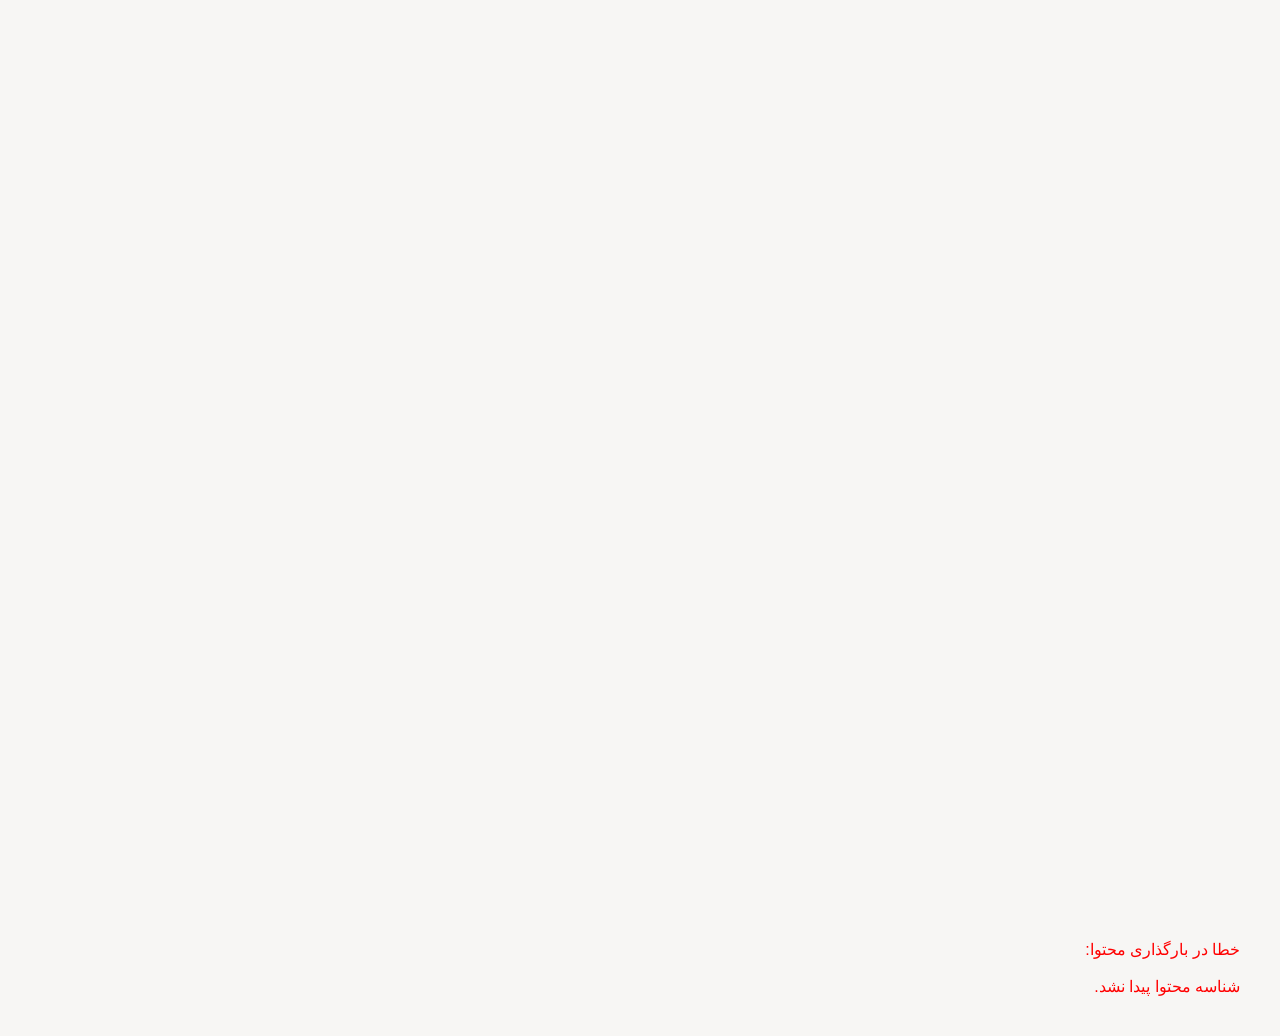
==== commit 7d5d0cd6: "Change cards style" ====
--- a/content.html
+++ b/content.html
@@ -29,25 +29,12 @@
     <main class="page">
 
 
-        <!-- BACK -->
-<!-- 
-        <a href="index.html" class="content-back">
-
-            <i class="fa-solid fa-arrow-right"></i>
-
-            <span>بازگشت</span>
-
-        </a> -->
-
-
-
         <!-- =====================================================
-             VIDEO CONTENT
+             VIDEO
         ====================================================== -->
 
         <section id="video-layout"
                  class="content-main video-layout">
-
 
             <!-- VIDEO -->
 
@@ -68,28 +55,18 @@
             </div>
 
 
-
-            <!-- INFORMATION -->
+            <!-- VIDEO INFORMATION -->
 
             <div class="video-information">
 
-
-                <!-- TITLE -->
-
                 <h1 id="video-title"></h1>
 
-
-
-                <!-- TOPIC -->
 
                 <div id="video-topic"
                      class="content-tags">
                 </div>
 
 
-
-                <!-- SPEAKER -->
-
                 <a id="video-speaker"
                    class="speaker-profile"
                    href="#">
@@ -106,17 +83,14 @@
                 </a>
 
 
-
                 <!-- TRANSCRIPT -->
 
                 <section id="video-transcript-section"
                          class="transcript-section">
 
-
                     <div id="video-transcript"
                          class="transcript-text collapsed">
                     </div>
-
 
                     <button id="video-transcript-more"
                             class="transcript-more"
@@ -128,16 +102,13 @@
 
                     </button>
 
-
                 </section>
 
 
-
                 <!-- ACTIONS -->
 
                 <div class="content-actions">
 
-
                     <button type="button"
                             class="content-action">
 
@@ -167,30 +138,33 @@
 
                     </button>
 
-
                 </div>
 
 
-                <!-- =====================================================
-                    RELATED AUDIO PLAYER
-                ====================================================== -->
+                <!-- =================================================
+                     AUDIO WITH VIDEO
+                ================================================== -->
 
                 <section id="video-audio-section"
-                        class="video-audio-section">
-
-                    <div class="video-audio-divider"></div>
-
-
-                    <!-- AUDIO TITLE -->
-
-                    <h2 id="video-audio-title"
-                        class="video-audio-title">
-                    </h2>
-
-
-                    <!-- AUDIO PLAYER -->
-
-                    <div class="video-audio-player">
+                        class="audio-layout">
+
+                    <div class="audio-divider"></div>
+
+                    <div class="audio-cover-container">
+
+                        <img id="video-audio-cover"
+                            class="audio-cover"
+                            src=""
+                            alt="">
+
+                    </div>
+                    <div class="audio-information">
+
+                        <h1 id="audio-title"> صوت </h1>
+                    </div>
+
+
+                    <div class="audio-player">
 
                         <audio id="video-audio">
 
@@ -206,7 +180,6 @@
                             <span id="video-audio-current">
                                 00:00
                             </span>
-
 
                             <input id="video-audio-progress"
                                 type="range"
@@ -214,7 +187,6 @@
                                 max="100"
                                 value="0">
 
-
                             <span id="video-audio-duration">
                                 00:00
                             </span>
@@ -255,9 +227,7 @@
                     </div>
 
 
-                    <!-- AUDIO ACTIONS -->
-
-                    <div class="content-actions video-audio-actions">
+                    <div class="content-actions audio-actions">
 
                         <button type="button"
                                 class="content-action">
@@ -292,22 +262,17 @@
 
                 </section>
 
-
             </div>
 
         </section>
 
 
-
         <!-- =====================================================
-             AUDIO CONTENT
+             AUDIO ONLY
         ====================================================== -->
 
         <section id="audio-layout"
                  class="content-main audio-layout">
-
-
-            <!-- COVER -->
 
             <div class="audio-cover-container">
 
@@ -319,30 +284,17 @@
             </div>
 
 
-
-            <!-- INFORMATION -->
-
             <div class="audio-information">
 
-
-                <!-- TITLE -->
-
                 <h1 id="audio-title"></h1>
 
-
-
-                <!-- SPEAKER + TOPIC -->
 
                 <div id="audio-tags"
                      class="content-tags audio-tags">
                 </div>
 
 
-
-                <!-- AUDIO PLAYER -->
-
                 <div class="audio-player">
-
 
                     <audio id="content-audio">
 
@@ -354,7 +306,6 @@
 
 
                     <div class="audio-progress">
-
 
                         <span id="audio-current">
                             00:00
@@ -372,13 +323,10 @@
                             00:00
                         </span>
 
-
-                    </div>
-
+                    </div>
 
 
                     <div class="audio-controls">
-
 
                         <button id="audio-prev"
                                 type="button"
@@ -389,7 +337,6 @@
                         </button>
 
 
-
                         <button id="audio-play"
                                 type="button"
                                 class="audio-play">
@@ -399,7 +346,6 @@
                         </button>
 
 
-
                         <button id="audio-next"
                                 type="button"
                                 class="audio-control">
@@ -408,19 +354,15 @@
 
                         </button>
 
-
-                    </div>
-
+                    </div>
 
                 </div>
-
 
 
                 <!-- TRANSCRIPT -->
 
                 <section id="audio-transcript-section"
                          class="transcript-section">
-
 
                     <div id="audio-transcript"
                          class="transcript-text collapsed">
@@ -437,16 +379,13 @@
 
                     </button>
 
-
                 </section>
 
 
-
                 <!-- ACTIONS -->
 
                 <div class="content-actions audio-actions">
 
-
                     <button type="button"
                             class="content-action">
 
@@ -476,17 +415,13 @@
 
                     </button>
 
-
                 </div>
 
-
             </div>
 
         </section>
 
-
     </main>
-
 
 
     <!-- ================= JS ================= -->
--- a/css/content.css
+++ b/css/content.css
@@ -1,34 +1,4 @@
-/* =========================================================
-   BACK
-========================================================= */
-/* 
-.content-back {
-
-    display: inline-flex;
-
-    align-items: center;
-
-    gap: .5rem;
-
-    margin-bottom: 1.5rem;
-
-    color: var(--text-light);
-
-    text-decoration: none;
-
-    font-size: .9rem;
-
-    transition: color .2s ease;
-
-}
-
-.content-back:hover {
-
-    color: var(--primary);
-
-}
- */
-
+@import url("./rows.css");
 
 /* =========================================================
    DEFAULT
@@ -36,41 +6,29 @@
 
 .video-layout,
 .audio-layout {
-
     display: none;
-
-}
-
-
+}
+
+.audio-layout {
+    text-align: center;
+}
 
 /* =========================================================
    VIDEO
 ========================================================= */
 
 .video-box {
-
     width: 100%;
-
     overflow: hidden;
-
-    /* border-radius: var(--radius-lg); */
-
     background: #111;
-
 }
 
 .video-box video {
-
     display: block;
-
     width: 100%;
-
     aspect-ratio: 16 / 9;
-
     object-fit: cover;
-
-}
-
+}
 
 
 /* =========================================================
@@ -78,29 +36,18 @@
 ========================================================= */
 
 .video-information {
-
     width: 100%;
-
     padding-top: 1rem;
-
     text-align: right;
-
 }
 
 .video-information h1 {
-
     margin: 0;
-
     color: var(--text);
-
     font-size: 1.5rem;
-
     line-height: 1.7;
-
     font-weight: 800;
-
-}
-
+}
 
 
 /* =========================================================
@@ -108,60 +55,41 @@
 ========================================================= */
 
 .content-tags {
-
-    display: flex;
-
+    display: flex;
     flex-wrap: wrap;
-
-    align-items: center;
-
+    align-items: center;
     gap: .5rem;
-
-    margin-top: 0.8rem;
-
+    margin-top: .8rem;
 }
 
 .content-tag {
-
     display: inline-flex;
-
-    align-items: center;
-
+    align-items: center;
     justify-content: center;
 
     padding: .35rem .8rem;
 
     border: 1px solid var(--border);
-
     border-radius: 999px;
 
     background: var(--surface);
-
     color: var(--text-light);
 
     text-decoration: none;
-
     font-family: var(--font-family);
-
     font-size: .78rem;
 
     transition:
         color .2s ease,
         background .2s ease,
         border-color .2s ease;
-
 }
 
 .content-tag:hover {
-
     color: var(--primary-dark);
-
     background: var(--primary-soft);
-
     border-color: var(--primary-light);
-
-}
-
+}
 
 
 /* =========================================================
@@ -169,52 +97,37 @@
 ========================================================= */
 
 .speaker-profile {
-
     display: inline-flex;
-
-    align-items: center;
-
+    align-items: center;
     gap: .7rem;
 
-    margin-top: 0.8rem;
+    margin-top: .8rem;
 
     color: var(--text);
-
     text-decoration: none;
-
 }
 
 .speaker-avatar {
-
-    display: flex;
-
-    align-items: center;
-
+    display: flex;
+    align-items: center;
     justify-content: center;
 
     width: 44px;
     height: 44px;
 
     border-radius: 50%;
-
     overflow: hidden;
 
     background: var(--primary-soft);
-
     color: var(--primary-dark);
 
     font-weight: 700;
-
 }
 
 .speaker-profile span {
-
     font-size: .9rem;
-
     font-weight: 600;
-
-}
-
+}
 
 
 /* =========================================================
@@ -222,75 +135,48 @@
 ========================================================= */
 
 .transcript-section {
-
-    margin-top: 0.8rem;
-
-    /* padding-top: 1.4rem; */
-
-    /* border-top: 1px solid var(--border); */
-
+    margin-top: .8rem;
 }
 
 .transcript-text {
-
     color: var(--text-light);
-
     font-size: .92rem;
-
     line-height: 2;
 
     overflow: hidden;
-
     white-space: pre-line;
-
 }
 
 .transcript-text.collapsed {
-
     max-height: 4rem;
-
 }
 
 .transcript-text.expanded {
-
     max-height: 3000px;
-
 }
 
 .transcript-more {
-
     display: inline-flex;
-
-    align-items: center;
-
+    align-items: center;
     gap: .4rem;
 
     margin-top: .4rem;
-
     padding: 0;
 
     border: none;
-
     background: transparent;
 
     color: var(--primary-dark);
-
     font-family: var(--font-family);
-
     font-size: .82rem;
 
     cursor: pointer;
-
 }
 
 .transcript-more i {
-
     font-size: .65rem;
-
     transition: transform .2s ease;
-
-}
-
+}
 
 
 /* =========================================================
@@ -298,404 +184,175 @@
 ========================================================= */
 
 .content-actions {
-
-    display: flex;
-
-    align-items: center;
-
+    display: flex;
+    align-items: center;
     gap: 1.5rem;
 
     margin-top: 1.4rem;
-
     padding-top: 1.2rem;
-
-    /* border-top: 1px solid var(--border); */
-
 }
 
 .content-action {
-
     display: inline-flex;
-
-    align-items: center;
-
+    align-items: center;
     gap: .4rem;
 
     padding: 0;
 
     border: none;
-
     background: transparent;
 
     color: var(--text-light);
-
     font-family: var(--font-family);
-
     font-size: .82rem;
 
     cursor: pointer;
 
     transition: color .2s ease;
-
 }
 
 .content-action:hover {
-
     color: var(--primary-dark);
-
-}
-
-
-/* =========================================================
-   VIDEO AUDIO SECTION
-========================================================= */
-
-.video-audio-section {
-
-    display: none;
-
+}
+
+/* =========================================================
+   AUDIO SECTION
+========================================================= */
+
+.audio-divider {
     width: 100%;
-
-    margin-top: 1.8rem;
-
-}
-
-
-/* =========================================================
-   DIVIDER
-========================================================= */
-
-.video-audio-divider {
-
-    width: 100%;
-
     height: 1px;
-
-    margin-bottom: 1.4rem;
-
+    margin-bottom: 2rem;
+    margin-top: 2rem;
     background: var(--border);
-
-}
-
-
-/* =========================================================
-   AUDIO TITLE
-========================================================= */
-
-.video-audio-title {
-
-    margin: 0;
-
+}
+
+
+/* =========================================================
+   AUDIO COVER
+========================================================= */
+
+.audio-cover-container {
+    display: flex;
+    justify-content: center;
+}
+
+.audio-cover {
+    width: min(380px, 80vw);
+    aspect-ratio: 1 / 1;
+
+    object-fit: cover;
+
+    border-radius: 24px;
+
+    box-shadow: 0 18px 40px rgba(0, 0, 0, .08);
+}
+
+
+/* =========================================================
+   AUDIO INFORMATION
+========================================================= */
+
+.audio-information {
+    width: min(700px, 100%);
+    margin: 0 auto;
+}
+
+.audio-information h1 {
+    margin: 1.6rem 0 0;
     color: var(--text);
-
-    font-size: 1rem;
-
-    line-height: 1.8;
-
-    font-weight: 700;
-
-}
-
-
-/* =========================================================
-   VIDEO AUDIO PLAYER
-========================================================= */
-
-.video-audio-player {
-
+    font-size: 2rem;
+    line-height: 1.6;
+    font-weight: 800;
+}
+
+.audio-tags {
+    justify-content: center;
+}
+
+/* =========================================================
+   AUDIO PLAYER
+========================================================= */
+
+.audio-player {
+    width: min(700px, 100%);
+    margin: 2rem auto 0;
+}
+
+.audio-progress {
+    display: flex;
+    align-items: center;
+    gap: .7rem;
+
+    color: var(--text-light);
+    font-size: .72rem;
+
+    direction: ltr;
+}
+
+.audio-progress input {
+    flex: 1;
+
+    accent-color: var(--primary);
+    cursor: pointer;
+}
+
+.audio-controls {
+    display: flex;
+    align-items: center;
+    justify-content: center;
+
+    gap: 1.5rem;
     margin-top: 1rem;
 
-}
-
-
-/* =========================================================
-   PROGRESS
-========================================================= */
-
-.video-audio-player .audio-progress {
-
-    display: flex;
-
-    align-items: center;
-
-    gap: .7rem;
-
-    color: var(--text-light);
-
-    font-size: .72rem;
-
-}
-
-
-.video-audio-player
-.audio-progress input {
-
-    flex: 1;
-
-    accent-color: var(--primary);
-
-    cursor: pointer;
-
-}
-
-
-/* =========================================================
-   CONTROLS
-========================================================= */
-
-.video-audio-player .audio-controls {
-
-    display: flex;
-
-    align-items: center;
-
-    justify-content: center;
-
-    gap: 1.5rem;
-
-    margin-top: 1rem;
-
-}
-
-
-.video-audio-player
-.audio-control,
-
-.video-audio-player
-.audio-play {
-
-    display: flex;
-
-    align-items: center;
-
-    justify-content: center;
-
-    border: none;
-
-    cursor: pointer;
-
-}
-
-
-.video-audio-player
-.audio-control {
-
-    width: 40px;
-
-    height: 40px;
-
-    background: transparent;
-
-    color: var(--text);
-
-    font-size: .95rem;
-
-}
-
-
-.video-audio-player
-.audio-play {
-
-    width: 55px;
-
-    height: 55px;
-
-    border-radius: 50%;
-
-    background: var(--primary);
-
-    color: white;
-
-    font-size: 1rem;
-
-}
-
-
-/* =========================================================
-   AUDIO ACTIONS
-========================================================= */
-
-.video-audio-actions {
-
-    justify-content: flex-start;
-
-    margin-top: 1.2rem;
-
-    padding-top: 0;
-
-    border-top: none;
-
-}
-
-
-
-/* =========================================================
-   AUDIO LAYOUT
-========================================================= */
-
-.audio-layout {
-
-    text-align: center;
-
-}
-
-.audio-cover-container {
-
-    display: flex;
-
-    justify-content: center;
-
-}
-
-.audio-cover {
-
-    width: min(380px, 80vw);
-
-    aspect-ratio: 1 / 1;
-
-    object-fit: cover;
-
-    border-radius: 24px;
-
-    box-shadow: 0 18px 40px rgba(0, 0, 0, .08);
-
-}
-
-.audio-information {
-
-    width: min(700px, 100%);
-
-    margin: 0 auto;
-
-}
-
-.audio-information h1 {
-
-    margin: 1.6rem 0 0;
-
-    color: var(--text);
-
-    font-size: 2rem;
-
-    line-height: 1.6;
-
-    font-weight: 800;
-
-}
-
-
-
-/* =========================================================
-   AUDIO TAGS
-========================================================= */
-
-.audio-tags {
-
-    justify-content: center;
-
-}
-
-
-
-/* =========================================================
-   AUDIO PLAYER
-========================================================= */
-
-.audio-player {
-
-    margin-top: 2rem;
-
-}
-
-.audio-progress {
-
-    display: flex;
-
-    align-items: center;
-
-    gap: .7rem;
-
-    color: var(--text-light);
-
-    font-size: .72rem;
-
-}
-
-.audio-progress input {
-
-    flex: 1;
-
-    accent-color: var(--primary);
-
-    cursor: pointer;
-
-}
-
-.audio-controls {
-
-    display: flex;
-
-    align-items: center;
-
-    justify-content: center;
-
-    gap: 1.5rem;
-
-    margin-top: 1rem;
-
+    direction: ltr;
 }
 
 .audio-control,
 .audio-play {
-
-    display: flex;
-
-    align-items: center;
-
+    display: flex;
+    align-items: center;
     justify-content: center;
 
     border: none;
-
     cursor: pointer;
-
 }
 
 .audio-control {
-
     width: 40px;
     height: 40px;
 
     background: transparent;
-
     color: var(--text);
 
     font-size: .95rem;
-
 }
 
 .audio-play {
-
     width: 55px;
     height: 55px;
 
     border-radius: 50%;
 
     background: var(--primary);
-
     color: white;
 
     font-size: 1rem;
-
-}
+}
+
+
+/* =========================================================
+   AUDIO ACTIONS
+========================================================= */
 
 .audio-actions {
-
-    justify-content: center;
+    justify-content: center;
+
+    margin-top: 1.4rem;
+    padding-top: 0;
 
     text-align: center;
-
-}
-
+}
 
 
 /* =========================================================
@@ -705,48 +362,25 @@
 @media (max-width: 700px) {
 
     .content-page {
-
         padding: 1.2rem 1rem 4rem;
-
-    }
-
+    }
 
     .video-information h1,
     .audio-information h1 {
-
         font-size: 1.4rem;
-
-    }
-
+    }
 
     .video-box {
-
         border-radius: 14px;
-
-    }
-
+    }
 
     .audio-cover {
-
         width: min(300px, 82vw);
-
         border-radius: 18px;
-
-    }
-
+    }
 
     .content-actions {
-
         gap: 1.2rem;
-
-    }
-
-
-    .related-audio-card img {
-
-        width: 62px;
-        height: 62px;
-
     }
 
 }
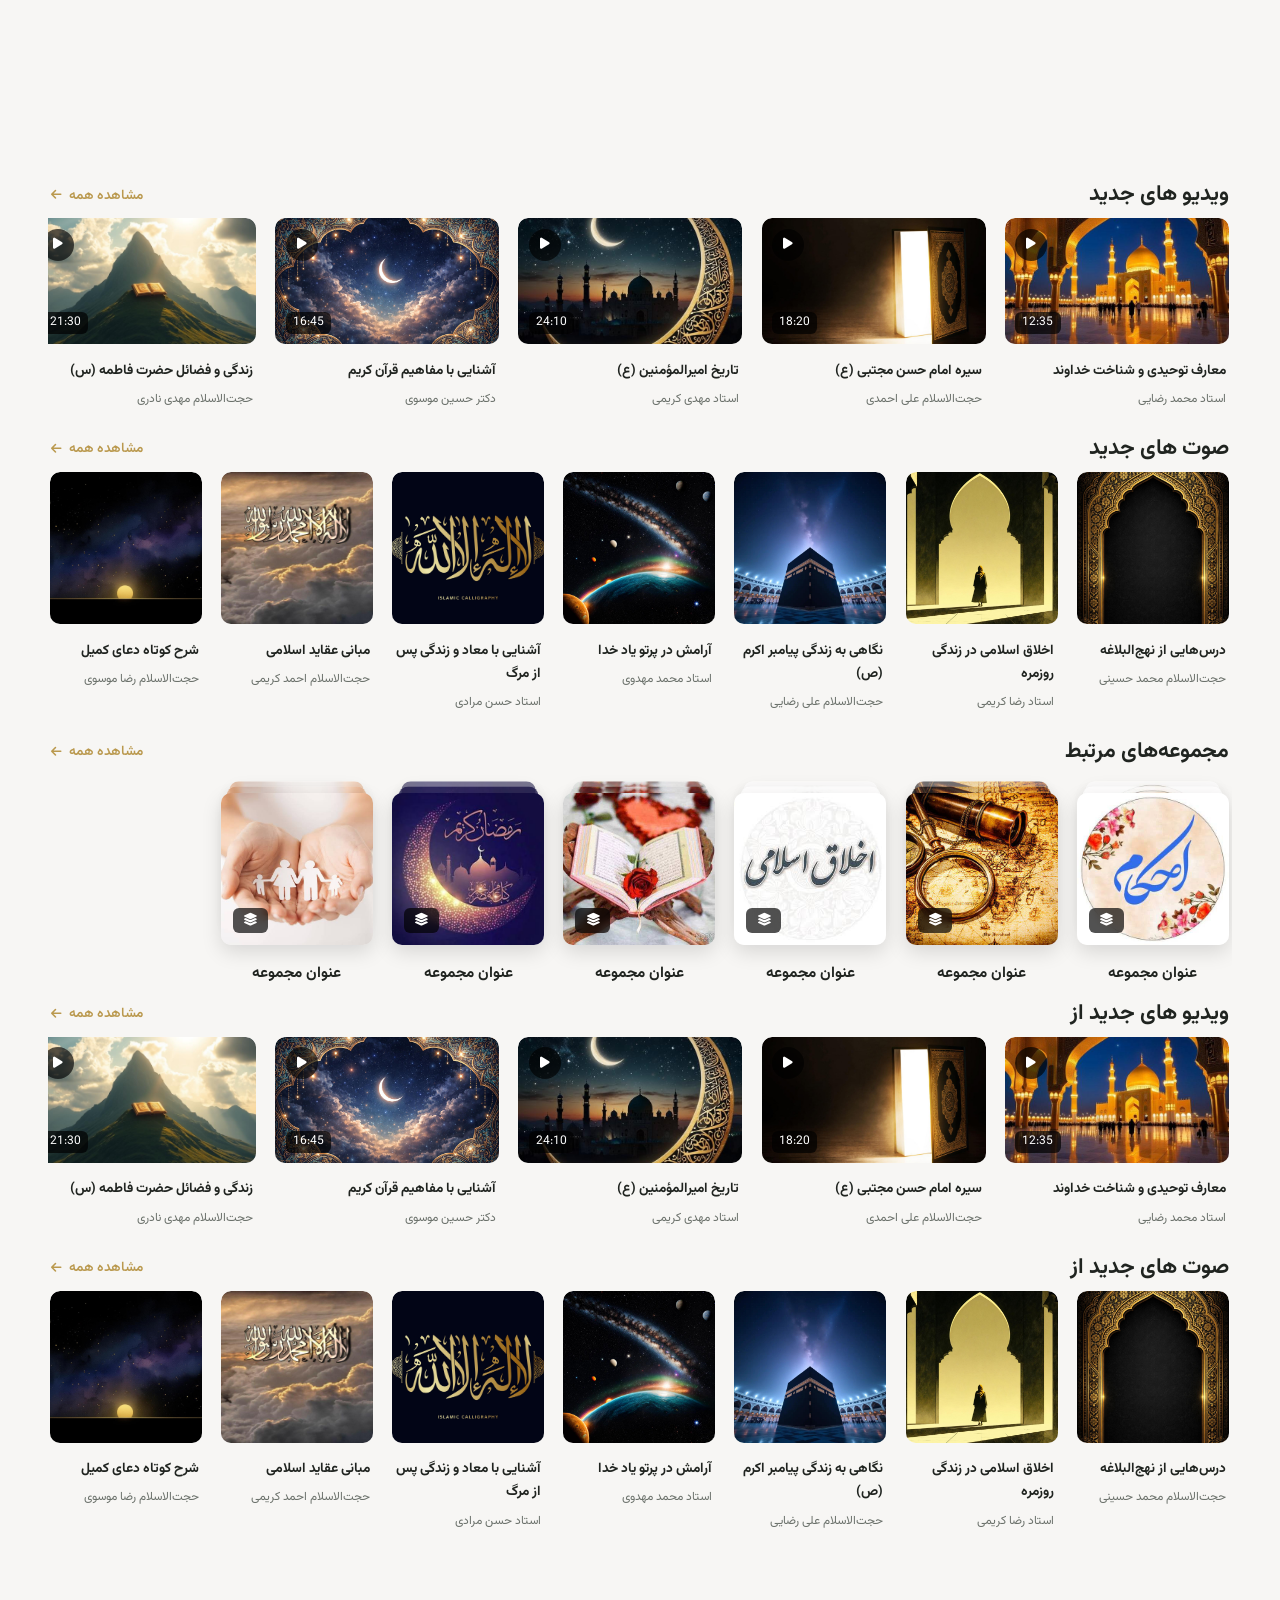
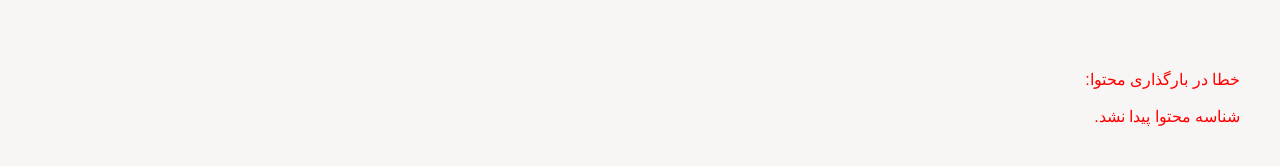
==== commit 6ff2af5d: "Move card data from HTML to XML" ====
--- a/content.html
+++ b/content.html
@@ -421,6 +421,152 @@
 
         </section>
 
+        <section class="content-group">
+            <!-- ---------------- VIDEO ---------------- -->
+            <section class="content-row">
+
+                <div class="content-row-header">
+
+                    <h2 data-content-info="topic">
+                        ویدیو های جدید
+                    </h2>
+
+                    <a
+                        href="results.html?type=newest-video"
+                        class="view-all"
+                    >
+                        مشاهده همه
+
+                        <i class="fa-solid fa-arrow-left"></i>
+                    </a>
+
+                </div>
+
+
+                <div
+                    class="content-slider"
+                    data-xml="data/newest.xml"
+                    data-type="video"
+                ></div>
+
+            </section>
+
+            <!-- ---------------- AUDIO ---------------- -->
+            <section class="content-row">
+
+                <div class="content-row-header">
+
+                    <h2 data-content-info="topic">
+                        صوت های جدید
+                    </h2>
+
+                    <a
+                        href="results.html?type=newest-audio"
+                        class="view-all"
+                    >
+                        مشاهده همه
+
+                        <i class="fa-solid fa-arrow-left"></i>
+                    </a>
+
+                </div>
+
+
+                <div
+                    class="content-slider"
+                    data-xml="data/newest.xml"
+                    data-type="audio"
+                ></div>
+
+            </section>
+
+            <!-- -------------- PLAYLISTS -------------- -->
+            <section class="content-row">
+
+                <div class="content-row-header">
+
+                    <h2>
+                        مجموعه‌های مرتبط
+                    </h2>
+
+                    <a
+                        href="playlists.html"
+                        class="view-all"
+                    >
+                        مشاهده همه
+
+                        <i class="fa-solid fa-arrow-left"></i>
+                    </a>
+
+                </div>
+
+
+                <div
+                    class="content-slider"
+                    data-xml="data/playlists.xml"
+                    data-type="playlist"
+                ></div>
+
+            </section>
+
+            <!-- ---------------- VIDEO ---------------- -->
+            <section class="content-row">
+
+                <div class="content-row-header">
+
+                    <h2 data-content-info="speaker">
+                        ویدیو های جدید از
+                    </h2>
+
+                    <a
+                        href="results.html?type=newest-video"
+                        class="view-all"
+                    >
+                        مشاهده همه
+
+                        <i class="fa-solid fa-arrow-left"></i>
+                    </a>
+
+                </div>
+
+
+                <div
+                    class="content-slider"
+                    data-xml="data/newest.xml"
+                    data-type="video"
+                ></div>
+
+            </section>
+
+            <!-- ---------------- AUDIO ---------------- -->
+            <section class="content-row">
+
+                <div class="content-row-header">
+
+                    <h2 data-content-info="speaker">
+                        صوت های جدید از
+                    </h2>
+
+                    <a
+                        href="results.html?type=newest-audio"
+                        class="view-all"
+                    >
+                        مشاهده همه
+
+                        <i class="fa-solid fa-arrow-left"></i>
+                    </a>
+
+                </div>
+
+
+                <div
+                    class="content-slider"
+                    data-xml="data/newest.xml"
+                    data-type="audio"
+                ></div>
+
+            </section>
+        </section>
     </main>
 
 
@@ -428,7 +574,9 @@
 
     <script src="js/global.js"></script>
     <script src="js/content.js"></script>
+    <script src="js/cards.js"></script>
+    <script src="js/rows.js"></script>
 
 </body>
 
-</html>+</html>
--- a/css/global.css
+++ b/css/global.css
@@ -45,6 +45,8 @@
     --fs-sm: 0.85rem;
     --fs-md: 0.95rem;
     --fs-lg: 1.05rem;
+    --fs-xlg: 1.3rem;
+
 
     /* Shadows */
     --shadow-navbar:
@@ -995,161 +997,160 @@
 
 @media (max-width: 768px) {
 
+    html,
+    body {
+        width: 100%;
+        max-width: 100%;
+        overflow-x: hidden;
+    }
     /* -------------------------
        MAIN NAVBAR
     ------------------------- */
 
     .navbar {
         height: var(--mobile-navbar-height);
-        padding: 8px 12px;
-
-        gap: 10px;
-
+        padding: 0 10px;
+        display: flex;
+        align-items: center;
+        gap: 6px;
         flex-wrap: nowrap;
-
-    }
-
+        direction: rtl;
+    }
 
     /* -------------------------
        RIGHT SIDE
     ------------------------- */
 
     .nav-right {
-
-        gap: 8px;
-
+        display: flex;
+        align-items: center;
+        gap: 4px;
         flex-shrink: 0;
     }
-
 
     /* -------------------------
        LOGO
     ------------------------- */
 
     .logo {
-
-        gap: 5px;
+        display: flex;
+        align-items: center;
+        gap: 4px;
+        flex-shrink: 0;
     }
 
     .logo img {
-
         width: 36px;
         height: 36px;
     }
 
     .logo span {
-
         display: none;
     }
-
 
     /* -------------------------
        MENU
     ------------------------- */
 
     .menu-toggle {
-
-        width: 40px;
-        height: 40px;
-
+        width: 38px;
+        height: 38px;
         padding: 0;
-
+        display: flex;
+        align-items: center;
         justify-content: center;
+        gap: 0;
+        flex-shrink: 0;
     }
 
     .menu-toggle span {
-
         display: none;
     }
 
     .menu-toggle i {
         font-size: var(--fs-md);
     }
-
 
     /* -------------------------
        CENTER
     ------------------------- */
 
     .nav-center {
-
         flex: 1;
-
         min-width: 0;
-    }
-
+        display: flex;
+        align-items: center;
+        justify-content: center;
+    }
+
+    /* -------------------------
+       SEARCH
+    ------------------------- */
+
+    .nav-search {
+        width: 100%;
+        max-width: 180px;
+        height: 36px;
+    }
+
+    .nav-search input {
+        min-width: 0;
+        padding: 0 10px;
+        font-size: var(--fs-xs);
+    }
+
+    .nav-search button {
+        width: 36px;
+        flex-shrink: 0;
+    }
 
     /* -------------------------
        LEFT SIDE
     ------------------------- */
 
     .nav-left {
-
-        gap: 4px;
-
-        flex-shrink: 1;
-
+        display: flex;
+        align-items: center;
+        gap: 2px;
+        flex-shrink: 0;
         min-width: 0;
     }
 
+    /* -------------------------
+       ICONS
+    ------------------------- */
+
+    .nav-actions {
+        display: flex;
+        align-items: center;
+        gap: 0;
+    }
+
+    .nav-icon {
+        width: 34px;
+        height: 34px;
+        flex-shrink: 0;
+        font-size: var(--fs-sm);
+    }
 
     /* -------------------------
        LANGUAGE
     ------------------------- */
 
     .language-select {
-        width: 62px;
-
-        height: 36px;
-
-        padding: 0 5px;
-
+        width: 56px;
+        height: 34px;
+        padding: 0 4px;
         font-size: var(--fs-xs);
     }
 
-
     /* -------------------------
-       ICONS
+       SIDE MENU
     ------------------------- */
 
-    .nav-actions {
-
-        gap: 0;
-    }
-
-    .nav-icon {
-        width: 34px;
-        height: 34px;
-
-        font-size: var(--fs-sm);
-    }
-
-
-    /* -------------------------
-       SEARCH
-    ------------------------- */
-
-    .nav-search {
-
-        width: 150px;
-
-        height: 36px;
-    }
-
-    .nav-search input {
-        padding: 0 10px;
-
-        font-size: var(--fs-xs);
-    }
-
-    .nav-search button {
-
-        width: 36px;
-    }
     .mega-menu {
-
         width: min(300px, 85vw);
-
+        padding-top: 70px;
     }
 
     /* -------------------------
@@ -1161,28 +1162,20 @@
         padding: 0 6px;
     }
 
-
     .category-arrow {
-
         width: 26px;
         height: 26px;
     }
 
-
     .categories {
-
         gap: 3px;
     }
-
 
     .categories a {
         height: 30px;
-
         padding: 0 10px;
-
         font-size: var(--fs-xs);
     }
-    
 }
 
 /*======================================
@@ -1365,22 +1358,18 @@
 @media (max-width: 700px) {
 
     .page {
+        min-height: calc(
+            100vh -
+            var(--mobile-navbar-height) -
+            var(--mobile-category-height)
+        );
+
         margin-top: calc(
             var(--mobile-navbar-height) +
             var(--mobile-category-height)
         );
-        padding:
-            1.5rem
-            2rem
-            2.5rem;
-    }
-
-
-    .page-header {
-
-        margin-bottom: 1.25rem;
-
-        padding-bottom: 0.75rem;
+
+        padding: 1.5rem 1rem 2.5rem;
     }
 
 }
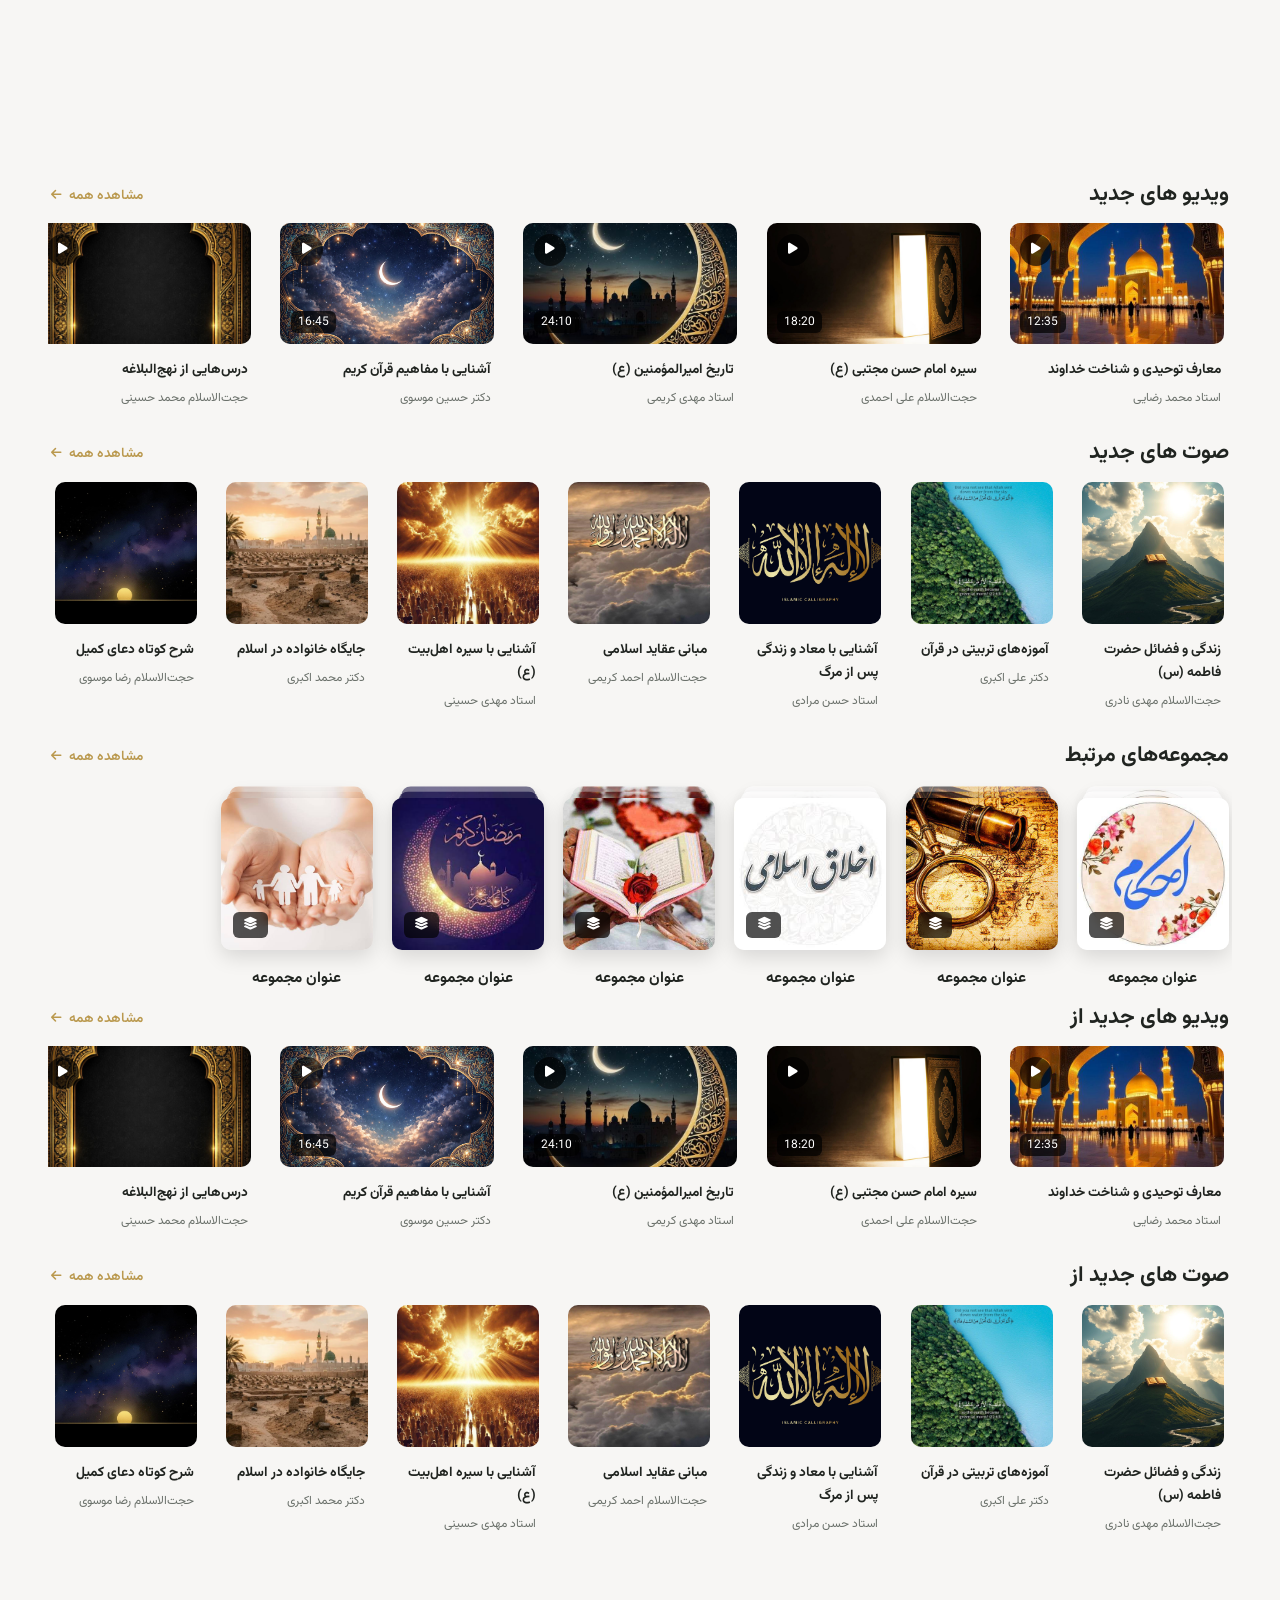
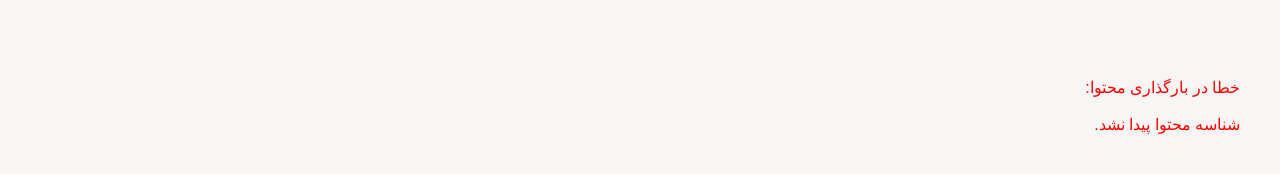
==== commit 4d88c995: "Add actions to download, share, save, copy buttons" ====
--- a/content.html
+++ b/content.html
@@ -110,7 +110,7 @@
                 <div class="content-actions">
 
                     <button type="button"
-                            class="content-action">
+                            class="content-action download-button">
 
                         <i class="fa-solid fa-download"></i>
 
@@ -120,11 +120,11 @@
 
 
                     <button type="button"
-                            class="content-action">
+                            class="content-action share-button">
 
                         <i class="fa-solid fa-share-nodes"></i>
 
-                        <span>اشتراک</span>
+                        <span>اشتراک گذاری</span>
 
                     </button>
 
@@ -138,8 +138,18 @@
 
                     </button>
 
-                </div>
-
+                    <button type="button"
+                            class="content-action copy-link-action">
+
+                        <i class="fa-regular fa-copy"></i>
+
+                        <span>کپی لینک</span>
+
+                    </button>
+
+                </div>
+
+                <div class="content-divider"></div>
 
                 <!-- =================================================
                      AUDIO WITH VIDEO
@@ -147,8 +157,6 @@
 
                 <section id="video-audio-section"
                         class="audio-layout">
-
-                    <div class="audio-divider"></div>
 
                     <div class="audio-cover-container">
 
@@ -230,7 +238,7 @@
                     <div class="content-actions audio-actions">
 
                         <button type="button"
-                                class="content-action">
+                                class="content-action download-button">
 
                             <i class="fa-solid fa-download"></i>
 
@@ -240,11 +248,11 @@
 
 
                         <button type="button"
-                                class="content-action">
+                                class="content-action share-button">
 
                             <i class="fa-solid fa-share-nodes"></i>
 
-                            <span>اشتراک</span>
+                            <span>اشتراک گذاری</span>
 
                         </button>
 
@@ -258,17 +266,27 @@
 
                         </button>
 
-                    </div>
-
+                        <button type="button"
+                                class="content-action copy-link-action">
+
+                            <i class="fa-regular fa-copy"></i>
+
+                            <span>کپی لینک</span>
+
+                        </button>
+                    </div>
+                    
+                    <div class="content-divider"></div> 
                 </section>
 
+
             </div>
 
         </section>
 
 
         <!-- =====================================================
-             AUDIO ONLY
+             AUDIO 
         ====================================================== -->
 
         <section id="audio-layout"
@@ -387,7 +405,7 @@
                 <div class="content-actions audio-actions">
 
                     <button type="button"
-                            class="content-action">
+                            class="content-action download-button">
 
                         <i class="fa-solid fa-download"></i>
 
@@ -397,11 +415,11 @@
 
 
                     <button type="button"
-                            class="content-action">
+                            class="content-action share-button">
 
                         <i class="fa-solid fa-share-nodes"></i>
 
-                        <span>اشتراک</span>
+                        <span>اشتراک گذاری</span>
 
                     </button>
 
@@ -415,9 +433,20 @@
 
                     </button>
 
+                    <button type="button"
+                            class="content-action copy-link-action">
+
+                        <i class="fa-regular fa-copy"></i>
+
+                        <span>کپی لینک</span>
+
+                    </button>
+
                 </div>
 
             </div>
+
+            <div class="content-divider"></div>
 
         </section>
 
--- a/css/global.css
+++ b/css/global.css
@@ -1,3 +1,5 @@
+@import url("./footer.css");
+
 /* ===========================
    Google Font
 =========================== */
@@ -1181,7 +1183,7 @@
 /*======================================
     FOOTER
 =======================================*/
-
+/* 
 .footer {
     background: var(--primary);
     color: var(--surface);
@@ -1225,7 +1227,7 @@
     font-size: var(--fs-sm);
 
     opacity: .85;
-}
+} */
 
 /* =========================================================
    BACK BUTTON
--- a/css/content.css
+++ b/css/content.css
@@ -219,7 +219,7 @@
    AUDIO SECTION
 ========================================================= */
 
-.audio-divider {
+.content-divider {
     width: 100%;
     height: 1px;
     margin-bottom: 2rem;
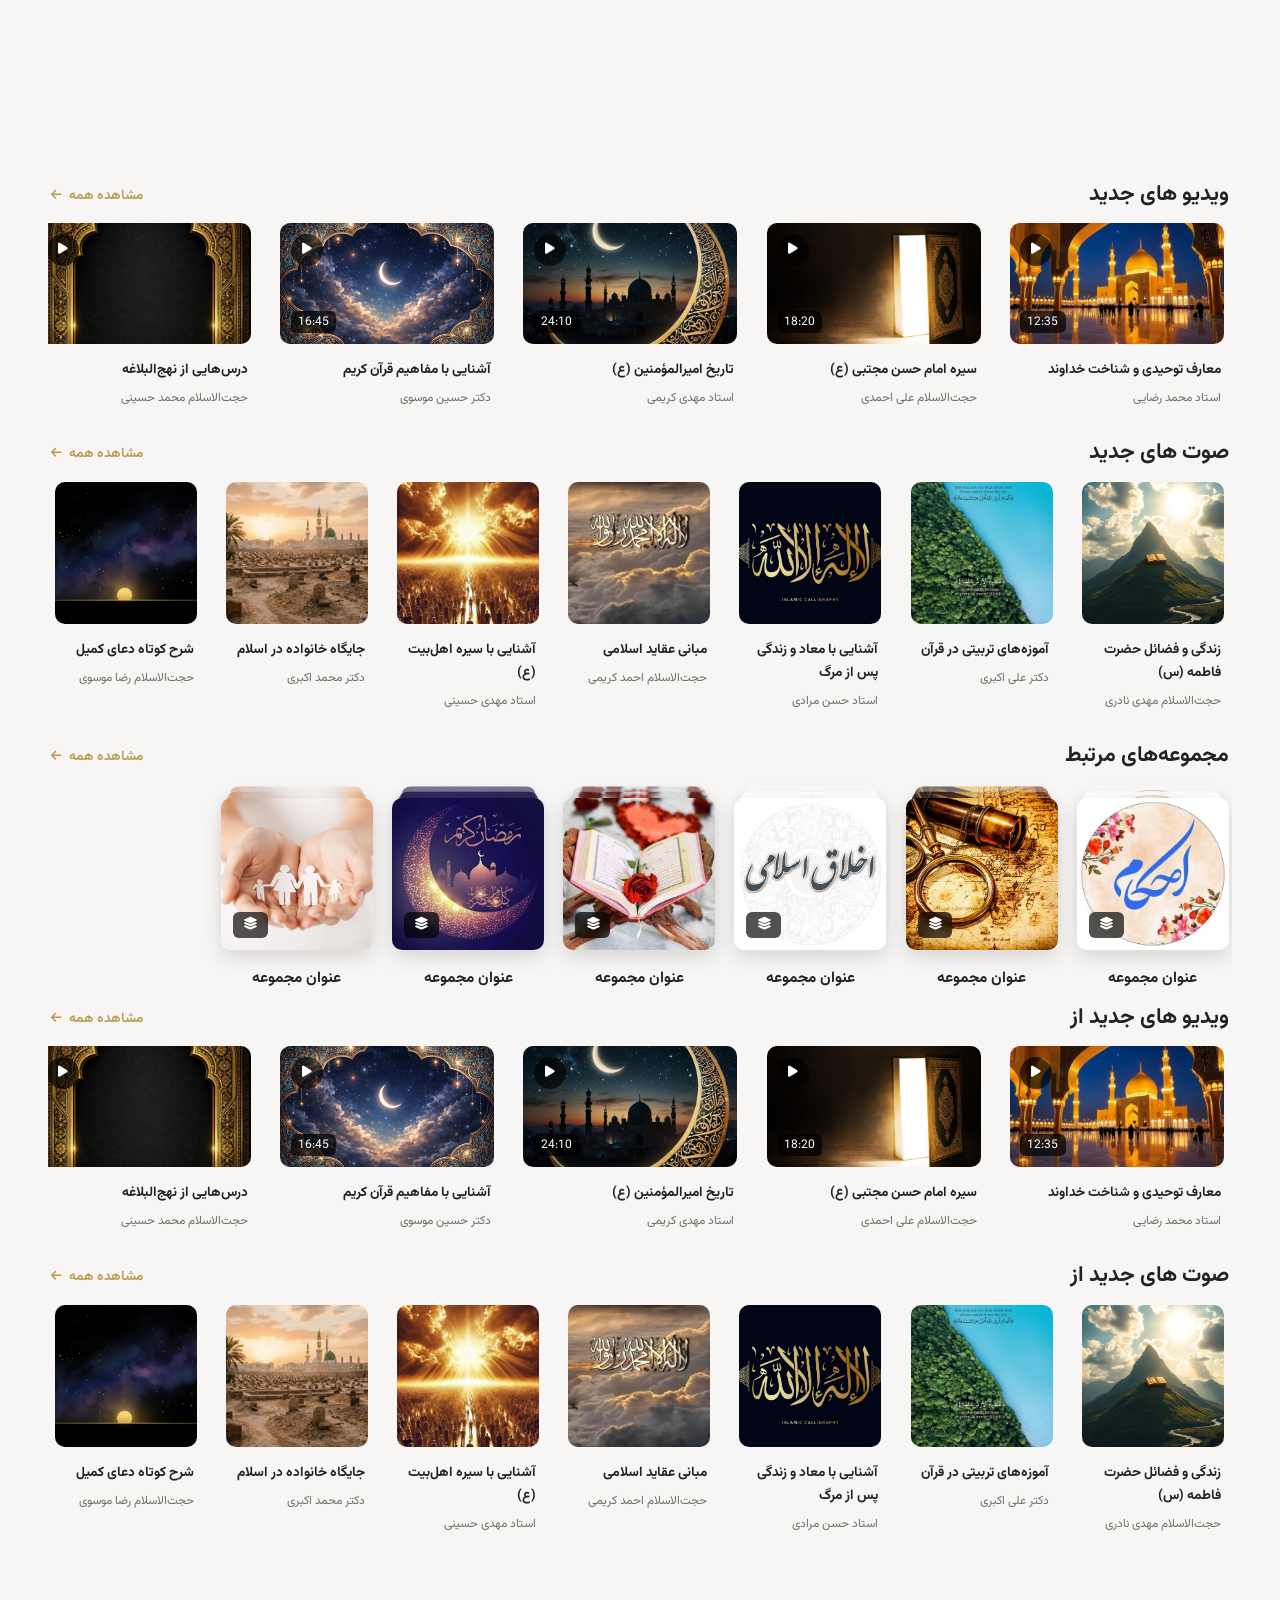
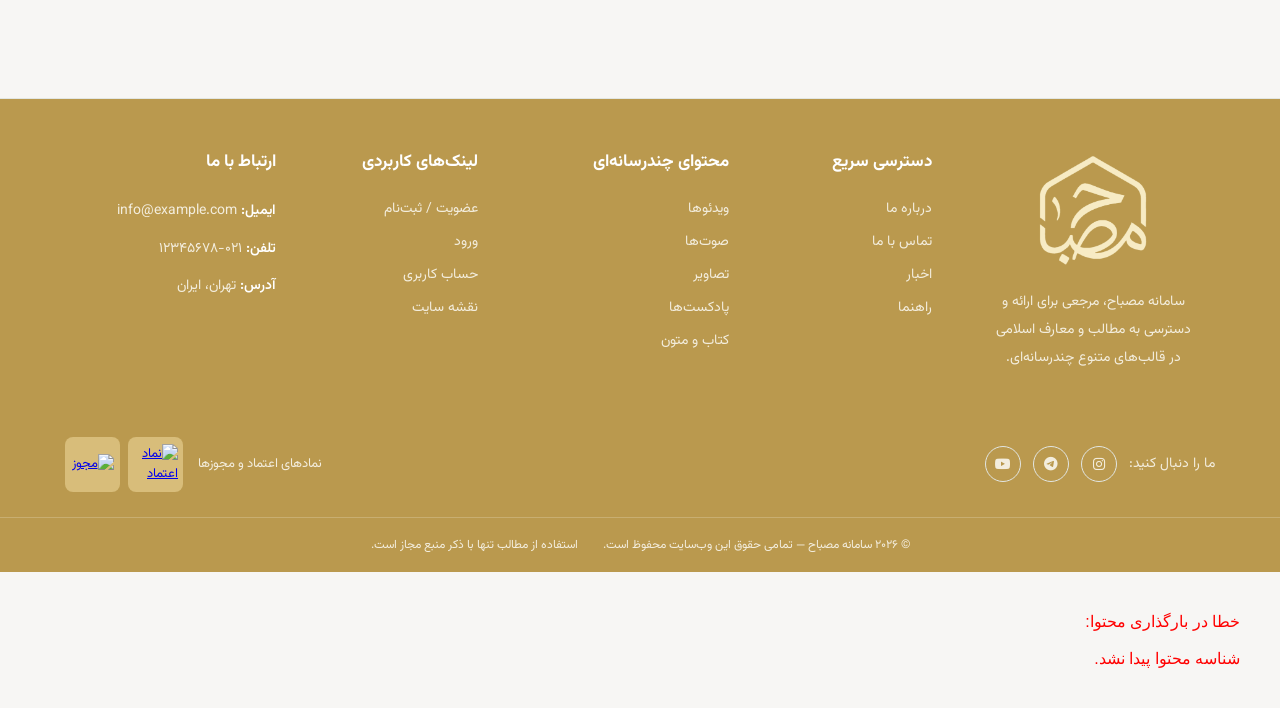
==== commit bcfa51df: "Add footer to content page" ====
--- a/content.html
+++ b/content.html
@@ -598,7 +598,9 @@
         </section>
     </main>
 
-
+    <!-- Footer -->
+    <div id="footer"></div>
+    
     <!-- ================= JS ================= -->
 
     <script src="js/global.js"></script>
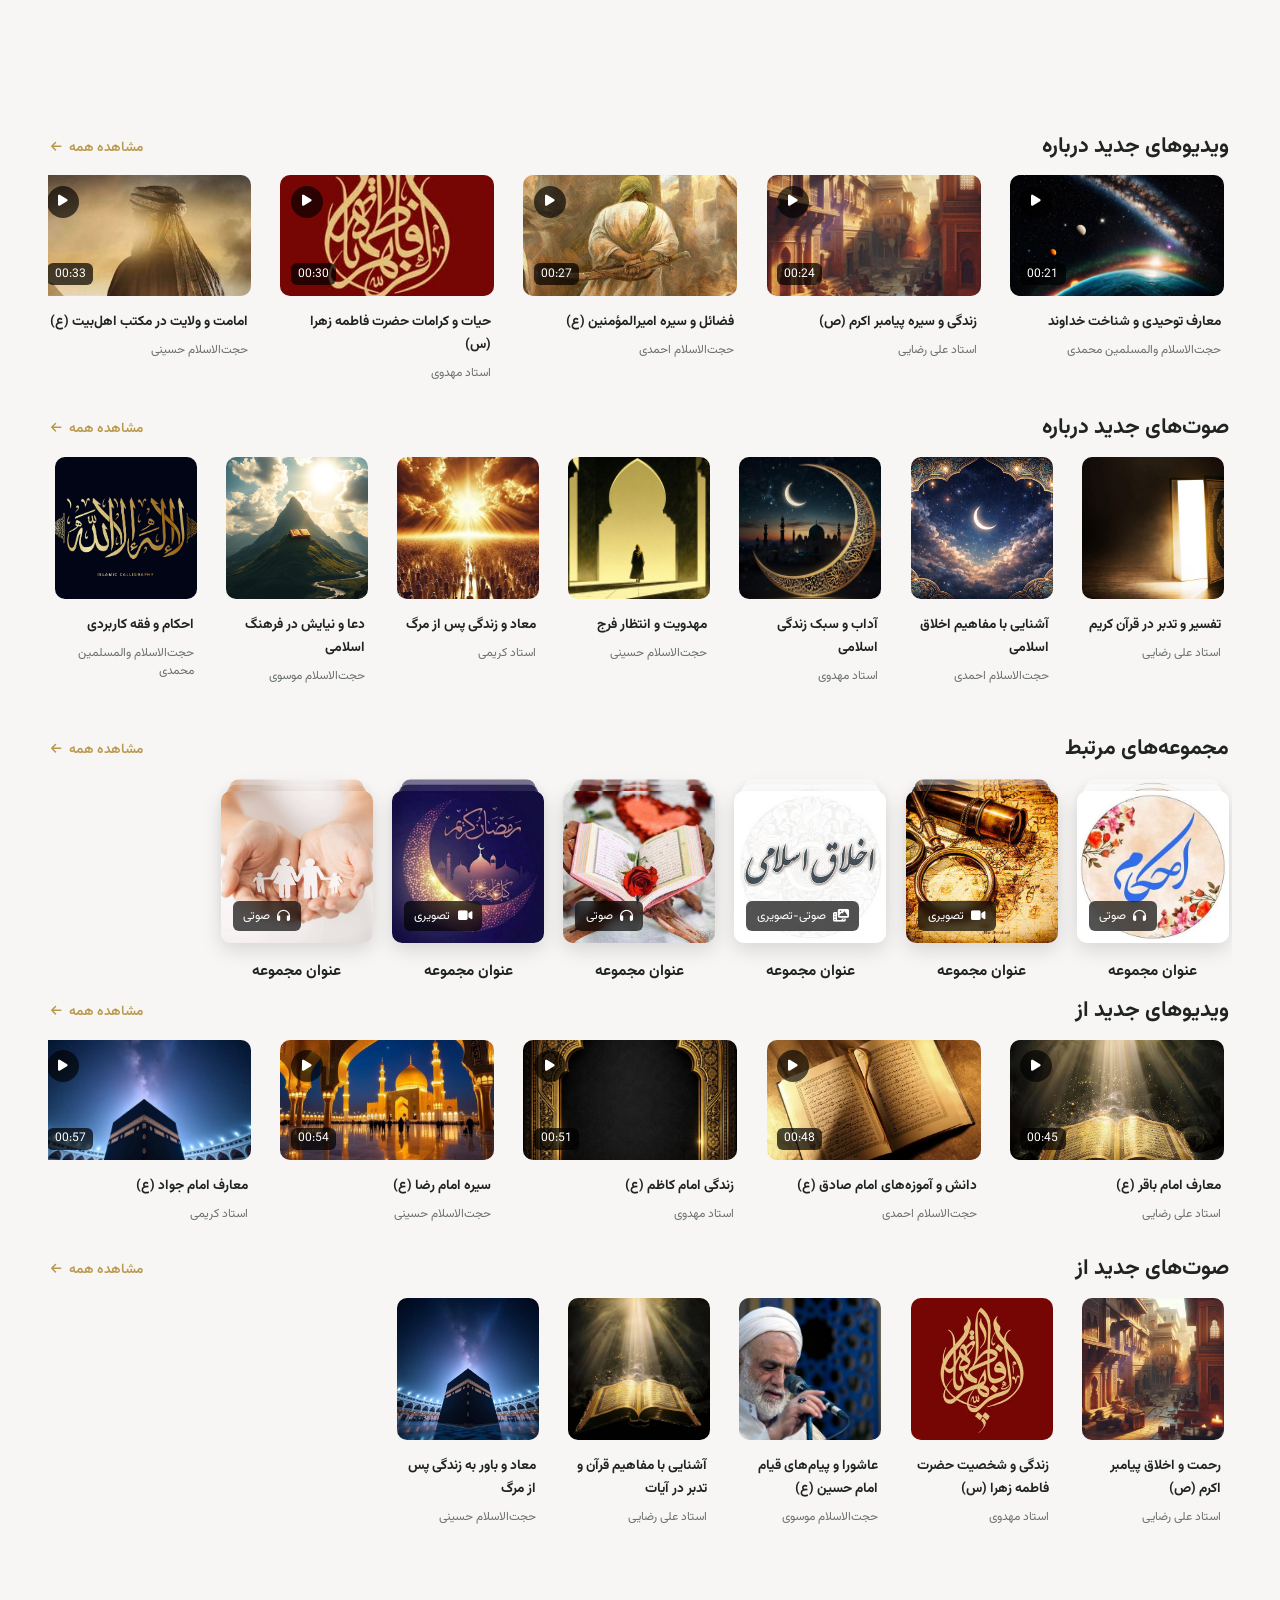
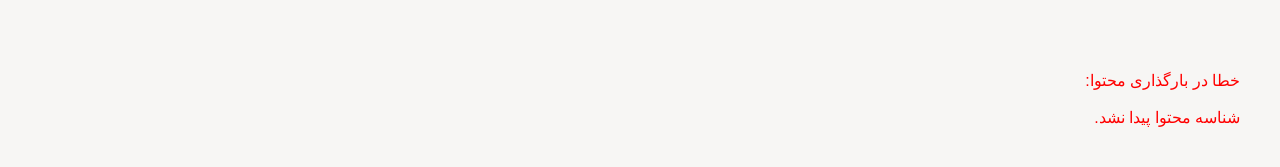
==== commit c401809a: "Add search filter history and saved pages" ====
--- a/content.html
+++ b/content.html
@@ -21,7 +21,10 @@
 
     <!-- ================= HEADER ================= -->
 
-    <div id="header"></div>
+    <div
+        id="header"
+        data-component="components/header.html">
+    </div>
 
 
     <!-- ================= CONTENT ================= -->
@@ -107,33 +110,28 @@
 
                 <!-- ACTIONS -->
 
-                <div class="content-actions">
+                <div class="content-actions video-actions">
 
                     <button type="button"
                             class="content-action download-button">
 
                         <i class="fa-solid fa-download"></i>
-
                         <span>دانلود</span>
 
                     </button>
 
-
                     <button type="button"
                             class="content-action share-button">
 
                         <i class="fa-solid fa-share-nodes"></i>
-
                         <span>اشتراک گذاری</span>
 
                     </button>
 
-
                     <button type="button"
                             class="content-action save-action">
 
                         <i class="fa-regular fa-bookmark"></i>
-
                         <span>ذخیره</span>
 
                     </button>
@@ -142,7 +140,6 @@
                             class="content-action copy-link-action">
 
                         <i class="fa-regular fa-copy"></i>
-
                         <span>کپی لینک</span>
 
                     </button>
@@ -168,7 +165,7 @@
                     </div>
                     <div class="audio-information">
 
-                        <h1 id="audio-title"> صوت </h1>
+                        <h2 id="video-audio-title"></h2>
                     </div>
 
 
@@ -241,39 +238,34 @@
                                 class="content-action download-button">
 
                             <i class="fa-solid fa-download"></i>
-
                             <span>دانلود</span>
 
                         </button>
-
 
                         <button type="button"
                                 class="content-action share-button">
 
                             <i class="fa-solid fa-share-nodes"></i>
-
                             <span>اشتراک گذاری</span>
 
                         </button>
 
-
-                        <button type="button"
+                        <!-- <button type="button"
                                 class="content-action save-action">
 
                             <i class="fa-regular fa-bookmark"></i>
-
                             <span>ذخیره</span>
 
-                        </button>
+                        </button> -->
 
                         <button type="button"
                                 class="content-action copy-link-action">
 
                             <i class="fa-regular fa-copy"></i>
-
                             <span>کپی لینک</span>
 
                         </button>
+
                     </div>
                     
                     <div class="content-divider"></div> 
@@ -408,27 +400,22 @@
                             class="content-action download-button">
 
                         <i class="fa-solid fa-download"></i>
-
                         <span>دانلود</span>
 
                     </button>
 
-
                     <button type="button"
                             class="content-action share-button">
 
                         <i class="fa-solid fa-share-nodes"></i>
-
                         <span>اشتراک گذاری</span>
 
                     </button>
 
-
                     <button type="button"
                             class="content-action save-action">
 
                         <i class="fa-regular fa-bookmark"></i>
-
                         <span>ذخیره</span>
 
                     </button>
@@ -437,7 +424,6 @@
                             class="content-action copy-link-action">
 
                         <i class="fa-regular fa-copy"></i>
-
                         <span>کپی لینک</span>
 
                     </button>
@@ -457,7 +443,7 @@
                 <div class="content-row-header">
 
                     <h2 data-content-info="topic">
-                        ویدیو های جدید
+                        ویدیو‌های جدید درباره
                     </h2>
 
                     <a
@@ -474,8 +460,9 @@
 
                 <div
                     class="content-slider"
-                    data-xml="data/newest.xml"
+                    data-xml="data/contents2.xml"
                     data-type="video"
+                    data-ids="1-8"
                 ></div>
 
             </section>
@@ -486,7 +473,7 @@
                 <div class="content-row-header">
 
                     <h2 data-content-info="topic">
-                        صوت های جدید
+                        صوت‌های جدید درباره
                     </h2>
 
                     <a
@@ -503,8 +490,9 @@
 
                 <div
                     class="content-slider"
-                    data-xml="data/newest.xml"
+                    data-xml="data/contents2.xml"
                     data-type="audio"
+                    data-ids="15-30"
                 ></div>
 
             </section>
@@ -544,7 +532,7 @@
                 <div class="content-row-header">
 
                     <h2 data-content-info="speaker">
-                        ویدیو های جدید از
+                        ویدیو‌های جدید از
                     </h2>
 
                     <a
@@ -561,8 +549,9 @@
 
                 <div
                     class="content-slider"
-                    data-xml="data/newest.xml"
+                    data-xml="data/contents2.xml"
                     data-type="video"
+                    data-ids="9-15"
                 ></div>
 
             </section>
@@ -573,7 +562,7 @@
                 <div class="content-row-header">
 
                     <h2 data-content-info="speaker">
-                        صوت های جدید از
+                        صوت‌های جدید از
                     </h2>
 
                     <a
@@ -590,8 +579,9 @@
 
                 <div
                     class="content-slider"
-                    data-xml="data/newest.xml"
+                    data-xml="data/contents2.xml"
                     data-type="audio"
+                    data-ids="30-39"
                 ></div>
 
             </section>
@@ -599,12 +589,16 @@
     </main>
 
     <!-- Footer -->
-    <div id="footer"></div>
+    <div
+        id="footer"
+        data-component="components/footer.html">
+    </div>
     
     <!-- ================= JS ================= -->
 
     <script src="js/global.js"></script>
     <script src="js/content.js"></script>
+    <script src="js/content-actions.js"></script>
     <script src="js/cards.js"></script>
     <script src="js/rows.js"></script>
 
--- a/css/global.css
+++ b/css/global.css
@@ -31,9 +31,9 @@
 
     /* Navbar */
     --navbar-height: 76px;
-    --category-height: 48px;
+    --category-height: 0px;
     --mobile-navbar-height: 64px;
-    --mobile-category-height: 46px;
+    --mobile-category-height: 0px;
     /* Radius */
     --radius-sm: 6px;
     --radius-md: 10px;
@@ -463,6 +463,17 @@
     font-size: var(--fs-sm);
 }
 
+
+/* حذف ضربدر پیش‌فرض input search */
+
+.nav-search input[type="search"]::-webkit-search-cancel-button,
+.nav-search input[type="search"]::-webkit-search-decoration {
+    -webkit-appearance: none;
+    appearance: none;
+    display: none;
+}
+
+
 .nav-search input::placeholder {
     color: var(--text-light);
 }
--- a/css/content.css
+++ b/css/content.css
@@ -1,4 +1,5 @@
 @import url("./rows.css");
+@import url("./content-actions.css");
 
 /* =========================================================
    DEFAULT
@@ -179,41 +180,6 @@
 }
 
 
-/* =========================================================
-   ACTIONS
-========================================================= */
-
-.content-actions {
-    display: flex;
-    align-items: center;
-    gap: 1.5rem;
-
-    margin-top: 1.4rem;
-    padding-top: 1.2rem;
-}
-
-.content-action {
-    display: inline-flex;
-    align-items: center;
-    gap: .4rem;
-
-    padding: 0;
-
-    border: none;
-    background: transparent;
-
-    color: var(--text-light);
-    font-family: var(--font-family);
-    font-size: .82rem;
-
-    cursor: pointer;
-
-    transition: color .2s ease;
-}
-
-.content-action:hover {
-    color: var(--primary-dark);
-}
 
 /* =========================================================
    AUDIO SECTION
@@ -341,18 +307,6 @@
 }
 
 
-/* =========================================================
-   AUDIO ACTIONS
-========================================================= */
-
-.audio-actions {
-    justify-content: center;
-
-    margin-top: 1.4rem;
-    padding-top: 0;
-
-    text-align: center;
-}
 
 
 /* =========================================================
@@ -379,8 +333,5 @@
         border-radius: 18px;
     }
 
-    .content-actions {
-        gap: 1.2rem;
-    }
 
 }
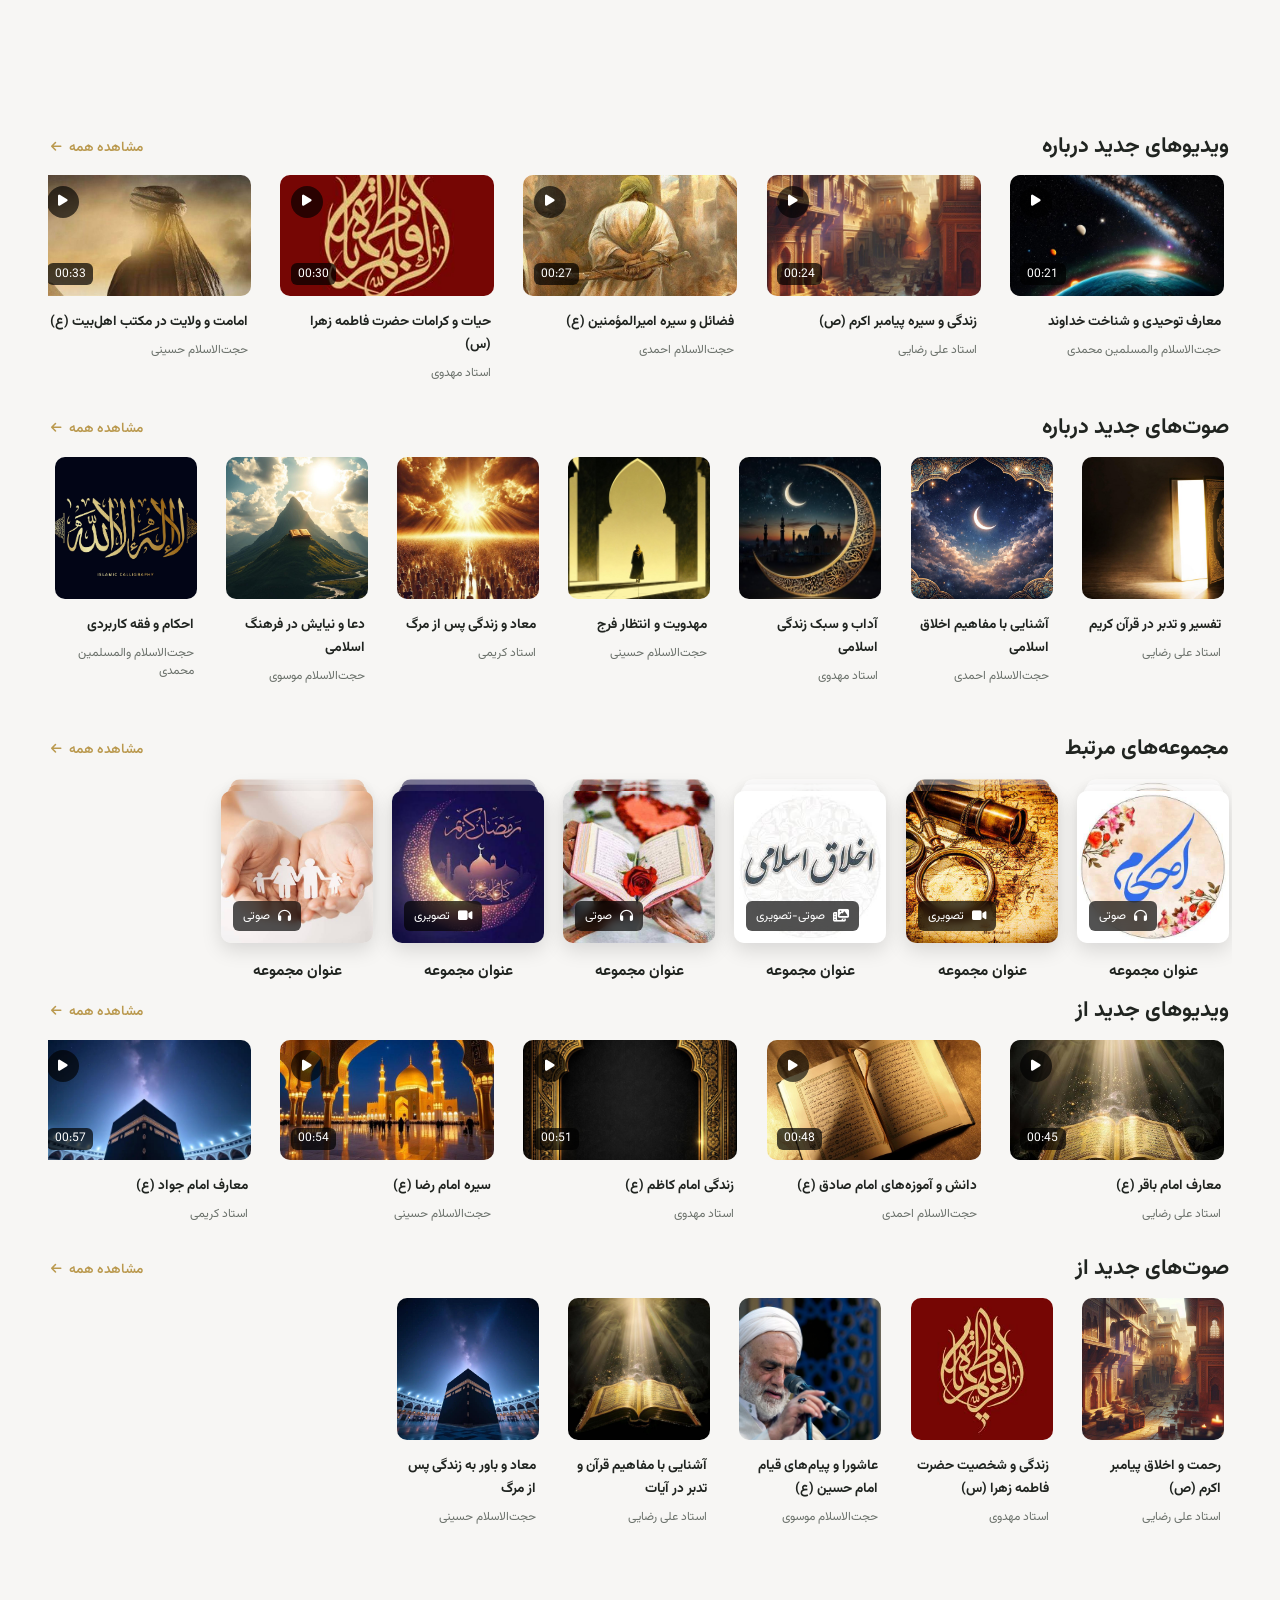
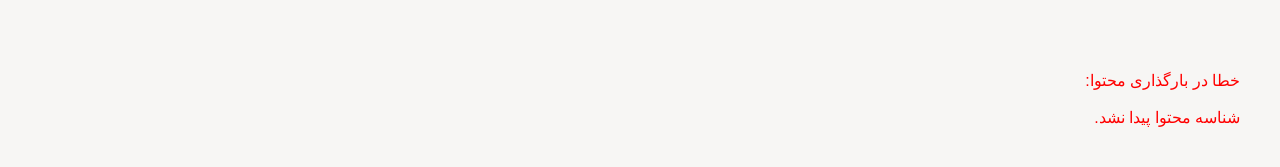
==== commit f58120f1: "Add about page" ====
--- a/content.html
+++ b/content.html
@@ -258,13 +258,13 @@
 
                         </button> -->
 
-                        <button type="button"
+                        <!-- <button type="button"
                                 class="content-action copy-link-action">
 
                             <i class="fa-regular fa-copy"></i>
                             <span>کپی لینک</span>
 
-                        </button>
+                        </button> -->
 
                     </div>
                     
@@ -420,13 +420,13 @@
 
                     </button>
 
-                    <button type="button"
+                    <!-- <button type="button"
                             class="content-action copy-link-action">
 
                         <i class="fa-regular fa-copy"></i>
                         <span>کپی لینک</span>
 
-                    </button>
+                    </button> -->
 
                 </div>
 
